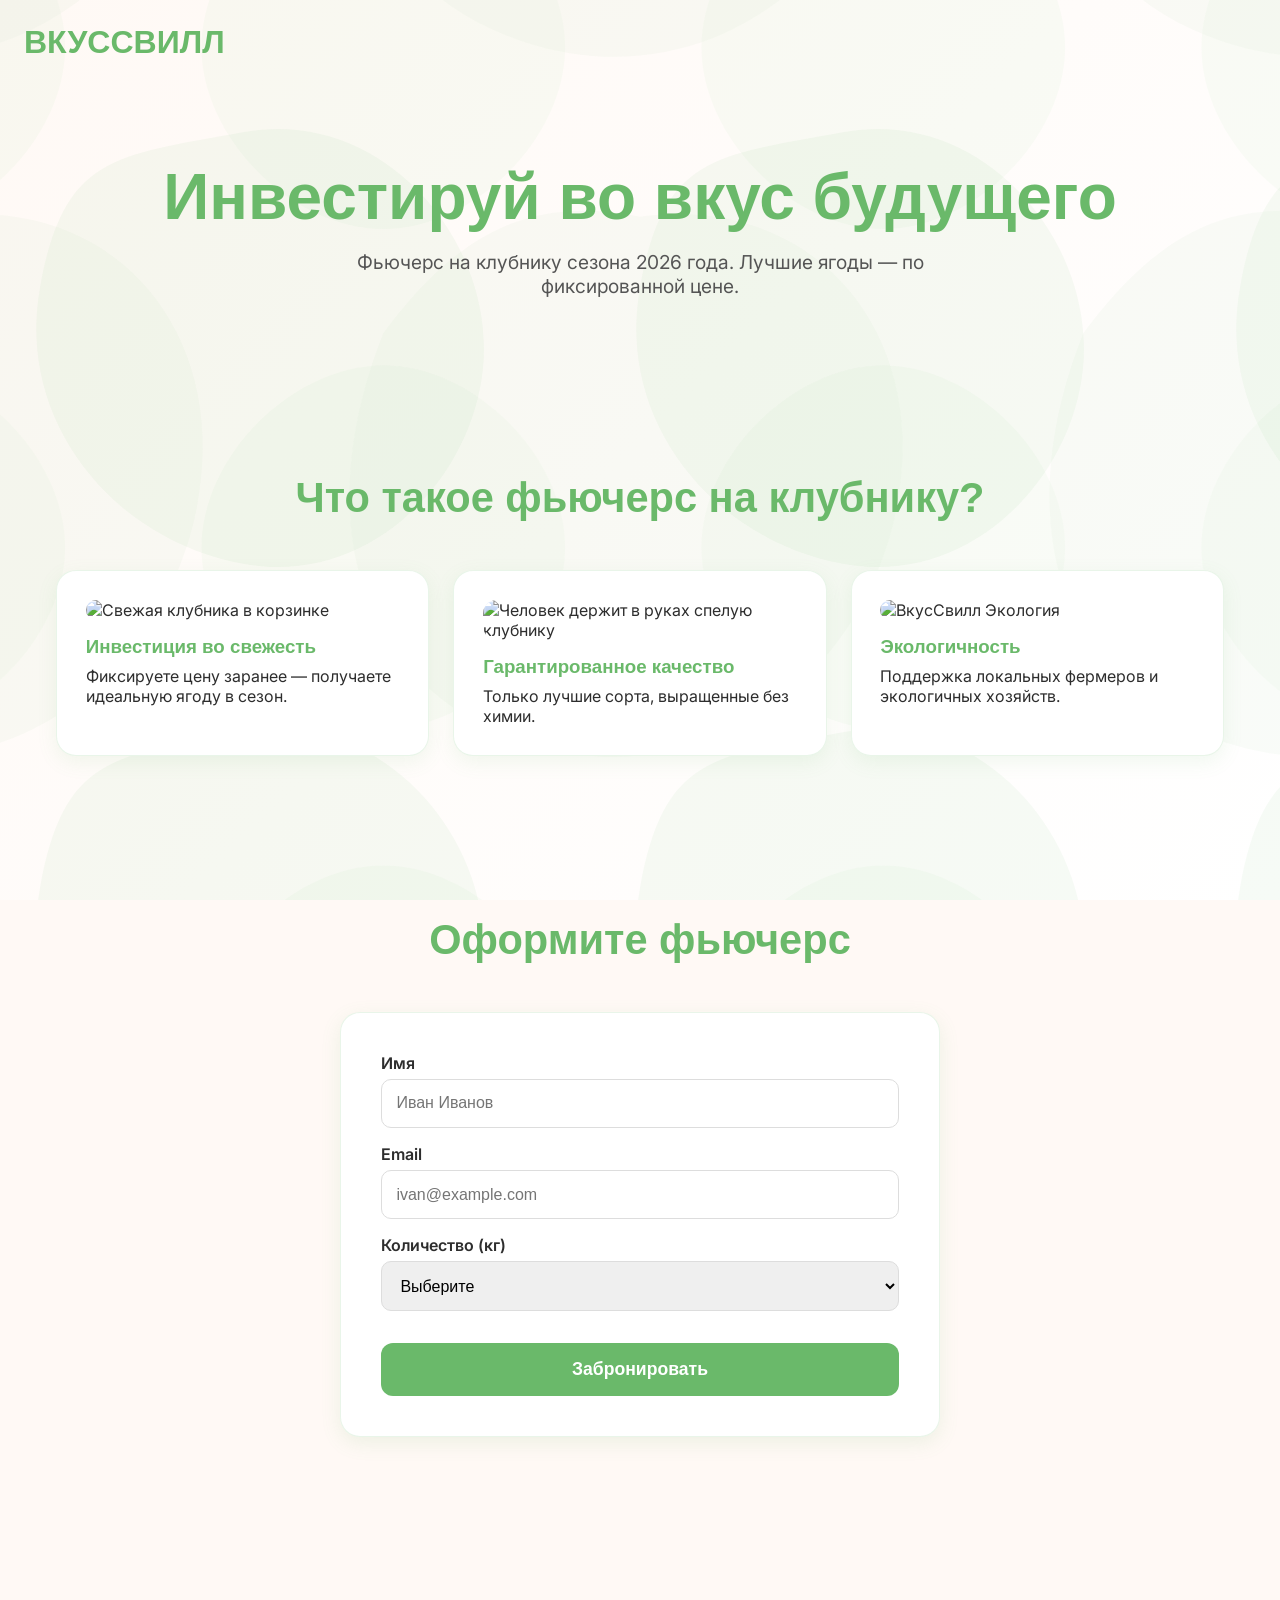
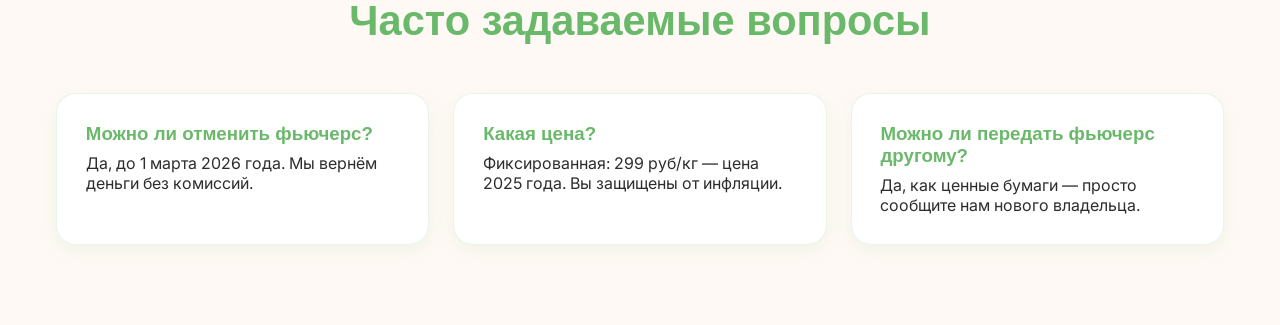
==== index.html @ a560e9d8 "Add index.html for GitHub Pages" ====
<!DOCTYPE html>
<html lang="ru">
<head>
  <meta charset="UTF-8" />
  <meta name="tabpanel" content="width=device-width, initial-scale=1.0" />
  <meta name="viewport" content="width=device-width, initial-scale=1.0" />
  <title>Фьючерсы на клубнику | ВкусСвилл</title>
  <link href="https://fonts.googleapis.com/css2?family=Inter:wght@300;400;500;600;700&family=Clash+Display:wght@600;700;800&display=swap" rel="stylesheet">

  <style>
    :root {
      --green: #6AB96A;
      --cream: #FFF9F5;
      --dark: #2D2D2D;
    }
    * { margin: 0; padding: 0; box-sizing: border-box; }
    body {
      font-family: 'Inter', sans-serif;
      background: var(--cream);
      color: var(--dark);
      overflow-x: hidden;
    }

    /* АМЕБНЫЙ ФОН */
    body::before {
      content: "";
      position: fixed;
      inset: 0;
      z-index: -2;
      background: linear-gradient(135deg, #FFF9F5 0%, #ffffff 100%);
    }
    /* АМЕБНЫЙ ФОН — ТОЛЬКО ЗЕЛЕНЫЕ ОТТЕНКИ, БЕЗ КРАСНОГО */
    body::after {
      content: "";
      position: fixed;
      inset: 0;
      z-index: -1;
      pointer-events: none;
      background-image: 
        url('data:image/svg+xml;utf8,<svg xmlns="http://www.w3.org/2000/svg" width="500" height="500"><path d="M250 60c110-20 200 80 200 180s-90 200-200 180S60 300 80 190s60-110 170-130z" fill="%236AB96A" opacity="0.06"/></svg>'),
        url('data:image/svg+xml;utf8,<svg xmlns="http://www.w3.org/2000/svg" width="440" height="440"><path d="M200 40c80 0 160 80 160 160s-80 160-160 160S40 280 40 200 120 40 200 40z" fill="%23B0E0B0" opacity="0.08"/></svg>'),
        url('data:image/svg+xml;utf8,<svg xmlns="http://www.w3.org/2000/svg" width="600" height="600"><path d="M300,100 C450,80 550,200 520,350 C490,500 350,600 200,550 C50,500 20,350 80,200 C140,120 200,80 300,100 Z" fill="%236AB96A" opacity="0.04"/></svg>');
      background-size: 600px, 500px, 700px;
      background-position: 80% 20%, 20% 80%, 50% 50%;
      animation: blobFloat 45s infinite ease-in-out;
    }
    @keyframes blobFloat {
      0%   { transform: translate(0,0) scale(1); }
      50%  { transform: translate(20px, -20px) scale(1.03); }
      100% { transform: translate(0,0) scale(1); }
    }

    .logo {
      position: fixed;
      top: 24px;
      left: 24px;
      font-family: 'Clash Display', sans-serif;
      font-size: 2rem;
      font-weight: 700;
      color: var(--green);
      z-index: 10;
    }

    .hero {
      text-align: center;
      padding: 10rem 1rem 6rem;
    }
    .hero h1 {
      font-family: 'Clash Display', sans-serif;
      font-size: 4rem;
      color: var(--green);
      margin-bottom: 1rem;
      font-weight: 800;
    }
    .hero p {
      font-size: 1.2rem;
      max-width: 700px;
      margin: auto;
      color: #555;
    }

    .section {
      padding: 5rem 1rem;
      max-width: 1200px;
      margin: auto;
    }
    .section h2 {
      text-align: center;
      font-family: 'Clash Display', sans-serif;
      font-size: 2.6rem;
      color: var(--green);
      margin-bottom: 3rem;
    }

    .grid {
      display: grid;
      gap: 1.5rem;
      grid-template-columns: repeat(auto-fit, minmax(280px, 1fr));
    }
    .card {
      background: #fff;
      border-radius: 20px;
      padding: 1.8rem;
      box-shadow: 0 6px 20px rgba(106,185,106,0.1);
      border: 1px solid rgba(106,185,106,0.15);
    }
    .card h3 {
      font-family: 'Clash Display', sans-serif;
      color: var(--green);
      margin-bottom: .5rem;
    }
    .card img {
      width: 100%;
      height: 180px;
      object-fit: cover;
      border-radius: 14px;
      margin-bottom: 1rem;
    }

    .form-box {
      background: #fff;
      padding: 2.5rem;
      border-radius: 20px;
      box-shadow: 0 6px 20px rgba(106,185,106,0.12);
      border: 1px solid rgba(106,185,106,0.15);
      max-width: 600px;
      margin: auto;
    }
    .form-box label { font-weight: 600; }
    .form-box input, .form-box select {
      width: 100%;
      padding: 0.9rem;
      margin-top: .4rem;
      margin-bottom: 1rem;
      border-radius: 10px;
      border: 1px solid #ddd;
      font-size: 1rem;
    }
    .btn {
      display: block;
      width: 100%;
      padding: 1rem;
      background: var(--green);
      color: #fff;
      border: none;
      border-radius: 12px;
      font-size: 1.1rem;
      font-weight: 600;
      cursor: pointer;
      margin-top: 1rem;
    }
    .btn:hover { background: #5aa85a; }
  </style>
</head>
<body>

<div class="logo">ВКУССВИЛЛ</div>

<section class="hero">
  <h1>Инвестируй во вкус будущего</h1>
  <p>Фьючерс на клубнику сезона 2026 года. Лучшие ягоды — по фиксированной цене.</p>
</section>

<section class="section" id="about">
  <h2>Что такое фьючерс на клубнику?</h2>
  <div class="grid">
    <div class="card">
      <img src="https://cdn.qwenlm.ai/1dd67bcf-0a6e-4c05-9791-29b0fc109b12/348de1f0-5378-4965-a080-fd1f4eed269a_image.png?key=eyJhbGciOiJIUzI1NiIsInR5cCI6IkpXVCJ9.eyJyZXNvdXJjZV91c2VyX2lkIjoiMWRkNjdiY2YtMGE2ZS00YzA1LTk3OTEtMjliMGZjMTA5YjEyIiwicmVzb3VyY2VfaWQiOiIzNDhkZTFmMC01Mzc4LTQ5NjUtYTA4MC1mZDFmNGVlZDI2OWEiLCJyZXNvdXJjZV9jaGF0X2lkIjpudWxsfQ.o2zODkarTzx53ZcaECGGzuUkMLy6kuW-R5cfnu0o2H8&x-oss-process=image/resize,m_mfit,w_320,h_320" alt="Свежая клубника в корзинке" />
      <h3>Инвестиция во свежесть</h3>
      <p>Фиксируете цену заранее — получаете идеальную ягоду в сезон.</p>
    </div>
    <div class="card">
      <img src="https://cdn.qwenlm.ai/1dd67bcf-0a6e-4c05-9791-29b0fc109b12/a571703d-1701-458f-9f06-8f31900acdd2_image.png?key=eyJhbGciOiJIUzI1NiIsInR5cCI6IkpXVCJ9.eyJyZXNvdXJjZV91c2VyX2lkIjoiMWRkNjdiY2YtMGE2ZS00YzA1LTk3OTEtMjliMGZjMTA5YjEyIiwicmVzb3VyY2VfaWQiOiJhNTcxNzAzZC0xNzAxLTQ1OGYtOWYwNi04ZjMxOTAwYWNkZDIiLCJyZXNvdXJjZV9jaGF0X2lkIjpudWxsfQ.Z75gY3p5Fy-Hi4R_Wao1uMgSIpU0L0K8Kmj91VRDu3E&x-oss-process=image/resize,m_mfit,w_320,h_320" alt="Человек держит в руках спелую клубнику" />
      <h3>Гарантированное качество</h3>
      <p>Только лучшие сорта, выращенные без химии.</p>
    </div>
    <div class="card">
      <img src="https://cdn1.flamp.ru/4ee2076f4f0a01d6cf6f630b331d1f1c.png" alt="ВкусСвилл Экология" />
      <h3>Экологичность</h3>
      <p>Поддержка локальных фермеров и экологичных хозяйств.</p>
    </div>
  </div>
</section>

<section class="section" id="form">
  <h2>Оформите фьючерс</h2>
  <div class="form-box">
    <form>
      <label>Имя</label>
      <input type="text" required placeholder="Иван Иванов">

      <label>Email</label>
      <input type="email" required placeholder="ivan@example.com">

      <label>Количество (кг)</label>
      <select required>
        <option value="">Выберите</option>
        <option>1 кг</option>
        <option>5 кг</option>
        <option>10 кг</option>
        <option>25 кг</option>
      </select>

      <button class="btn">Забронировать</button>
    </form>
  </div>
</section>

<!-- ✅ ВОТ ОТВЕТЫ НА ВОПРОСЫ — СЕКЦИЯ FAQ -->
<section class="section" id="faq">
  <h2>Часто задаваемые вопросы</h2>
  <div class="grid">
    <div class="card">
      <h3>Можно ли отменить фьючерс?</h3>
      <p>Да, до 1 марта 2026 года. Мы вернём деньги без комиссий.</p>
    </div>
    <div class="card">
      <h3>Какая цена?</h3>
      <p>Фиксированная: 299 руб/кг — цена 2025 года. Вы защищены от инфляции.</p>
    </div>
    <div class="card">
      <h3>Можно ли передать фьючерс другому?</h3>
      <p>Да, как ценные бумаги — просто сообщите нам нового владельца.</p>
    </div>
  </div>
</section>

</body>
</html>
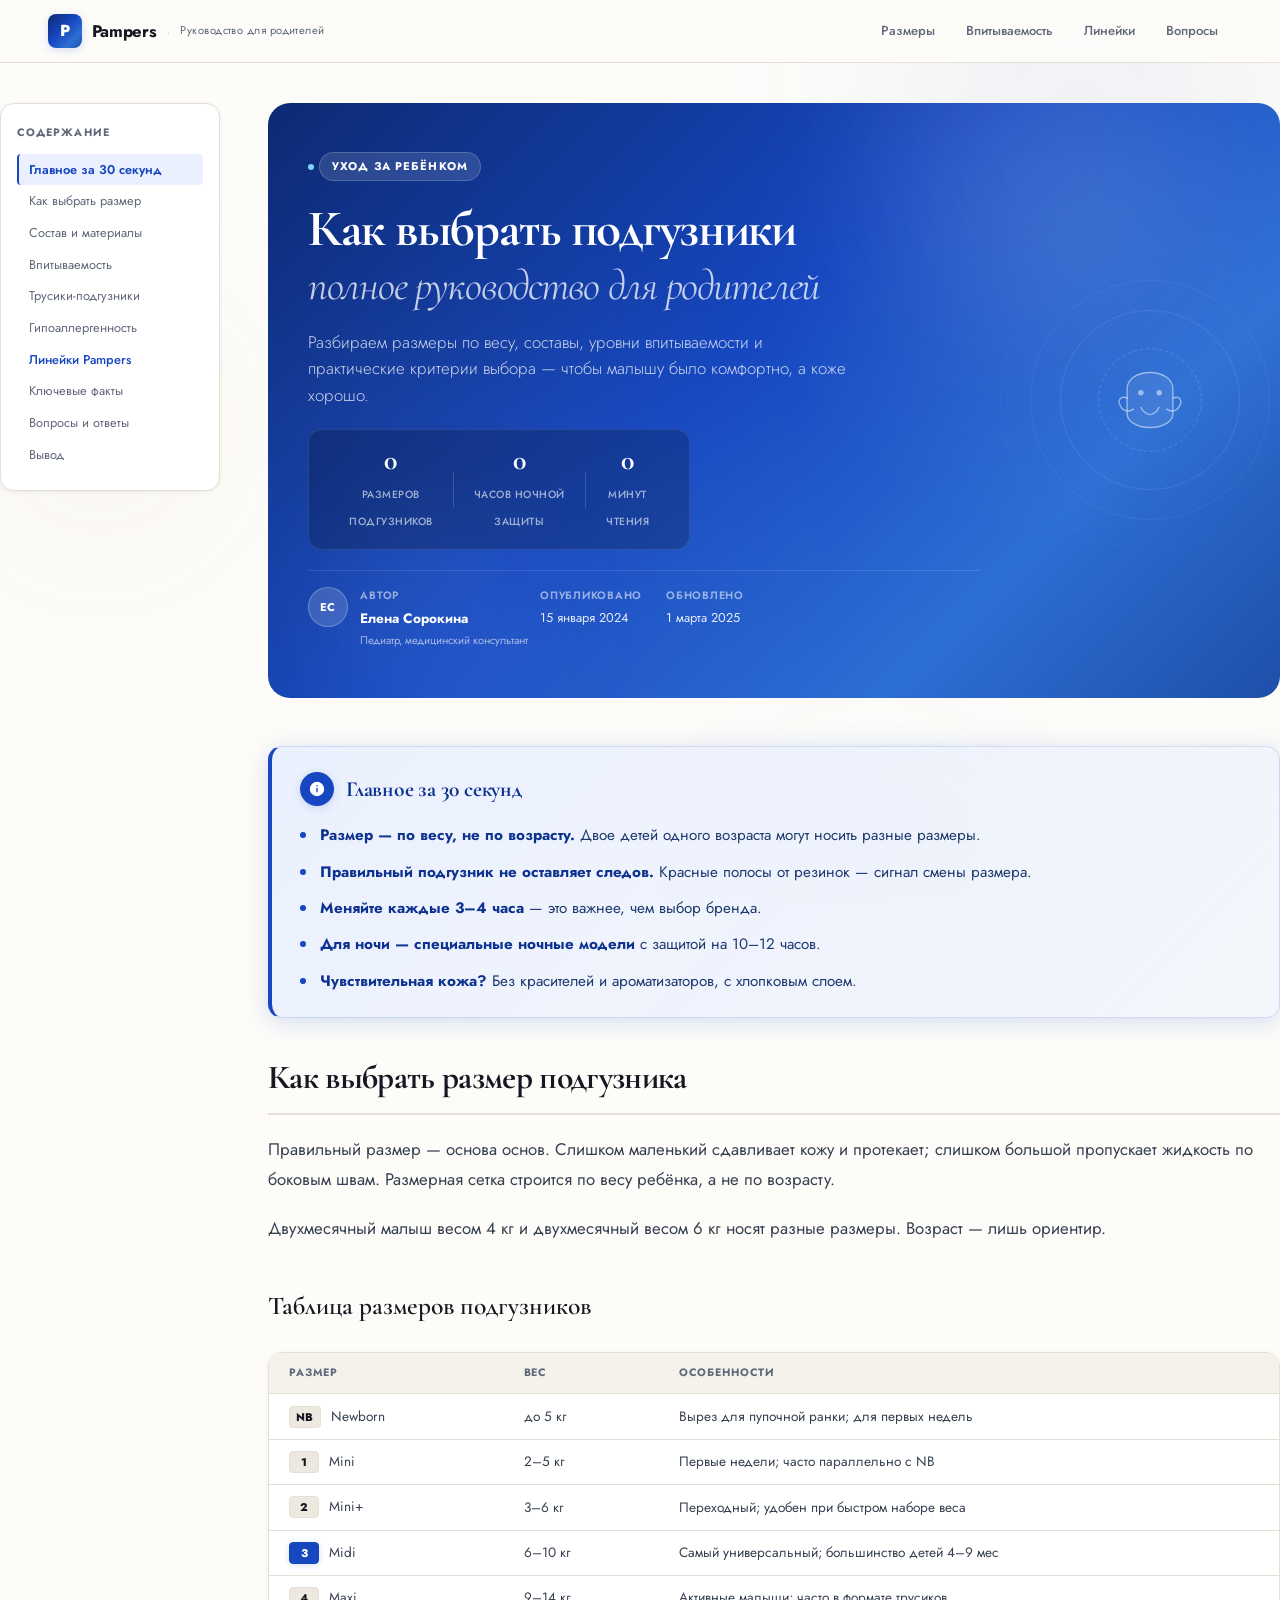
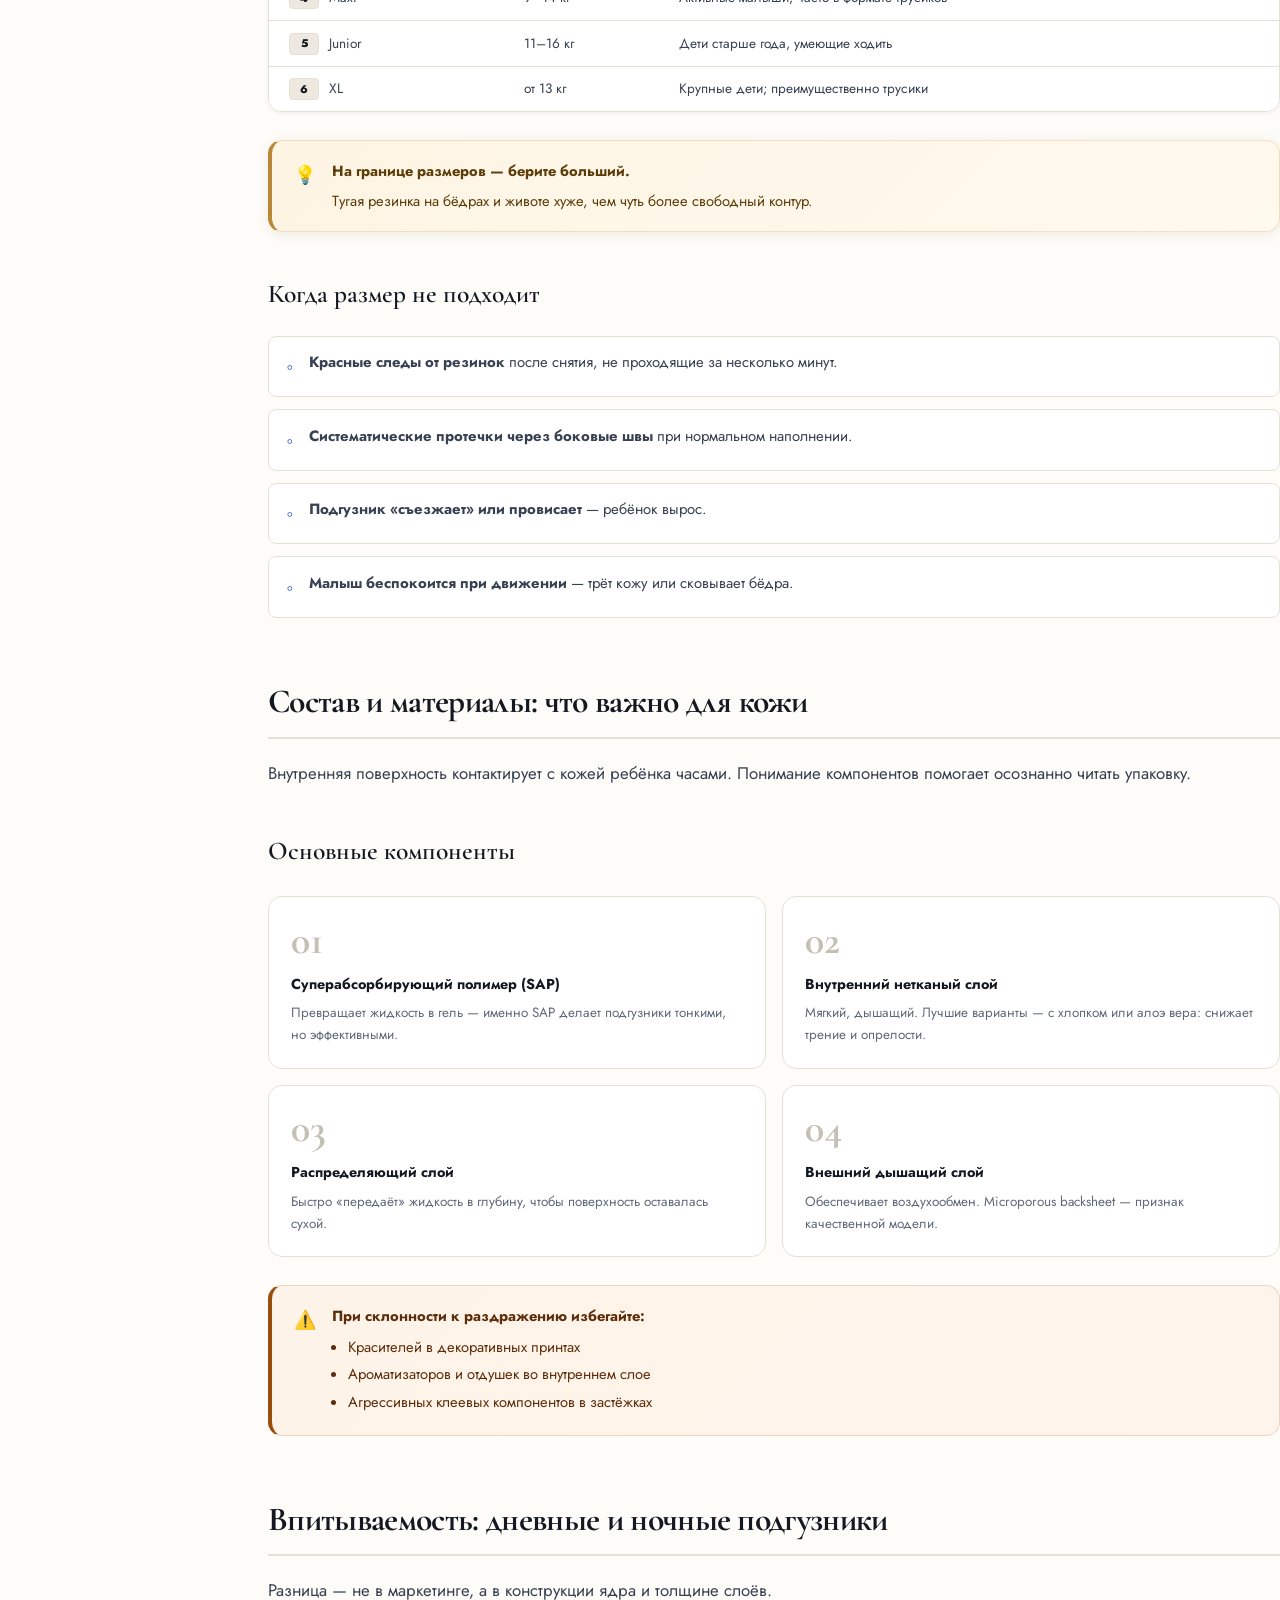
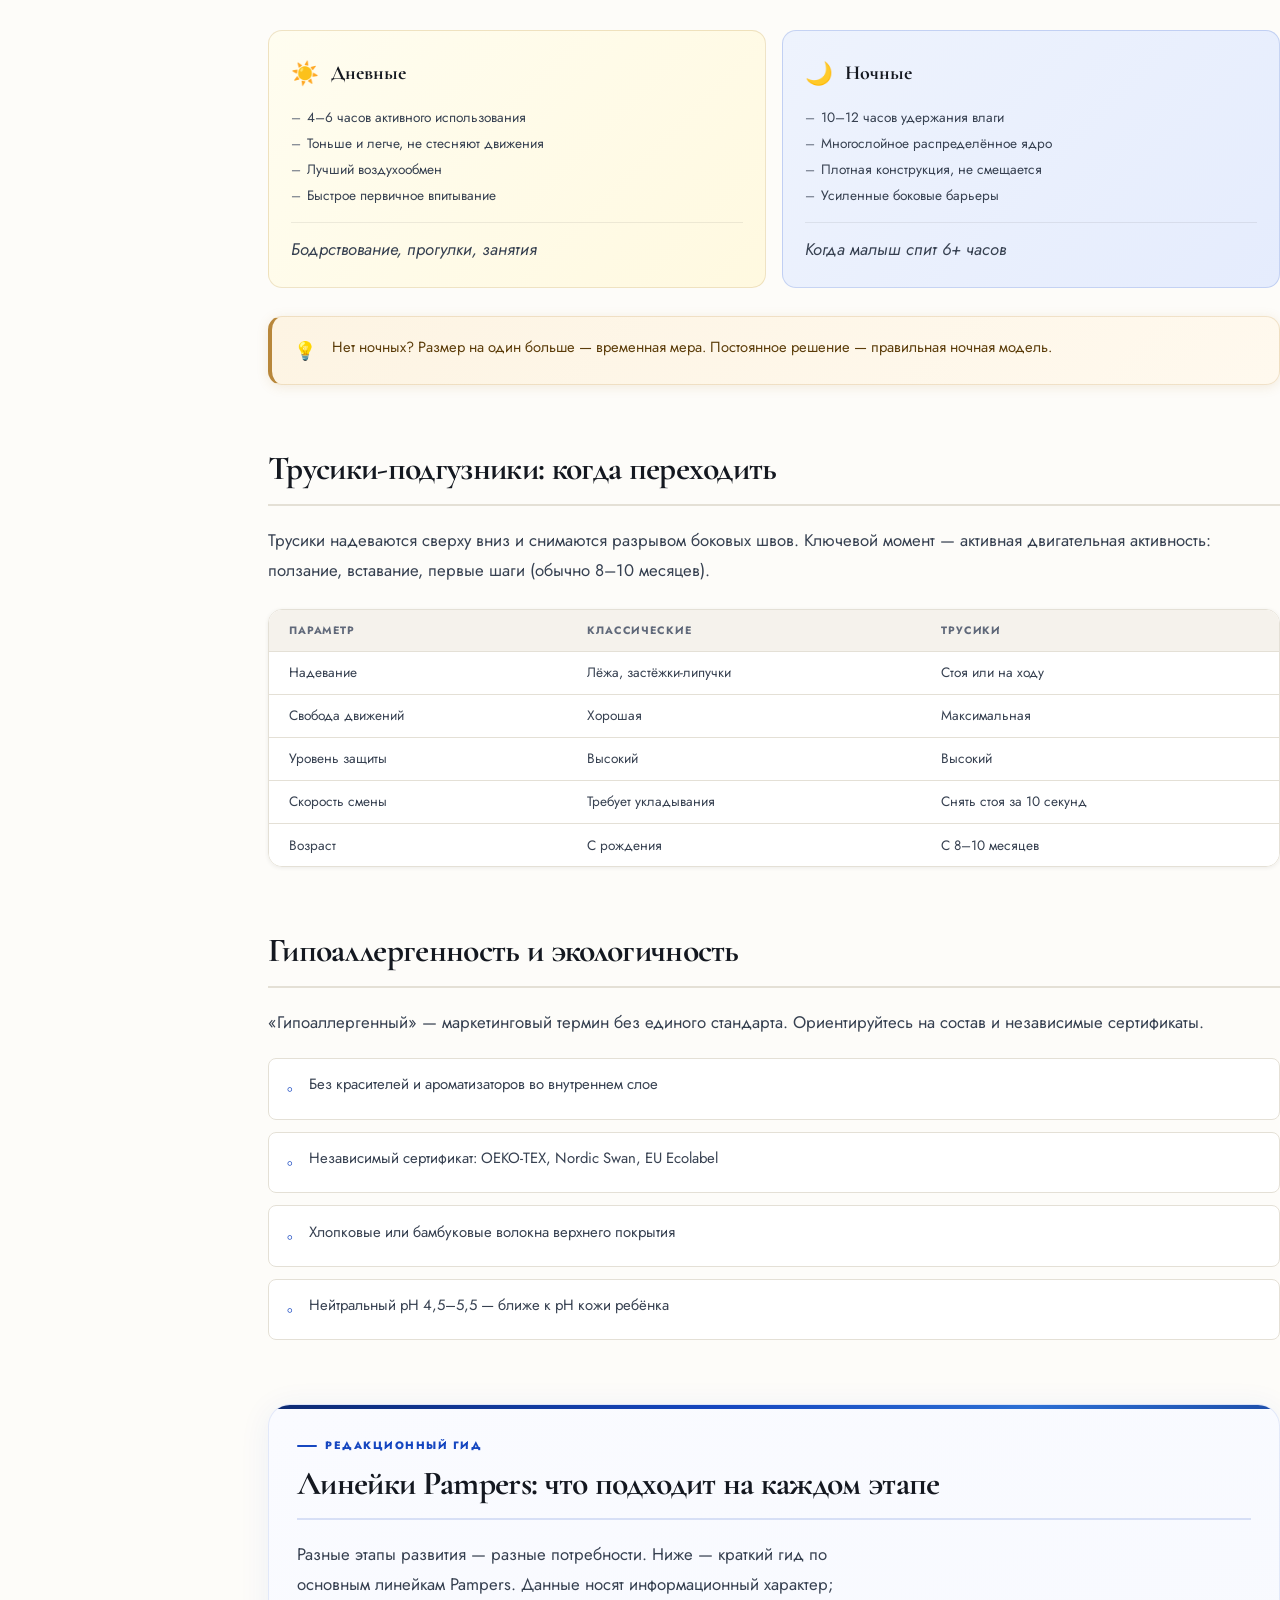
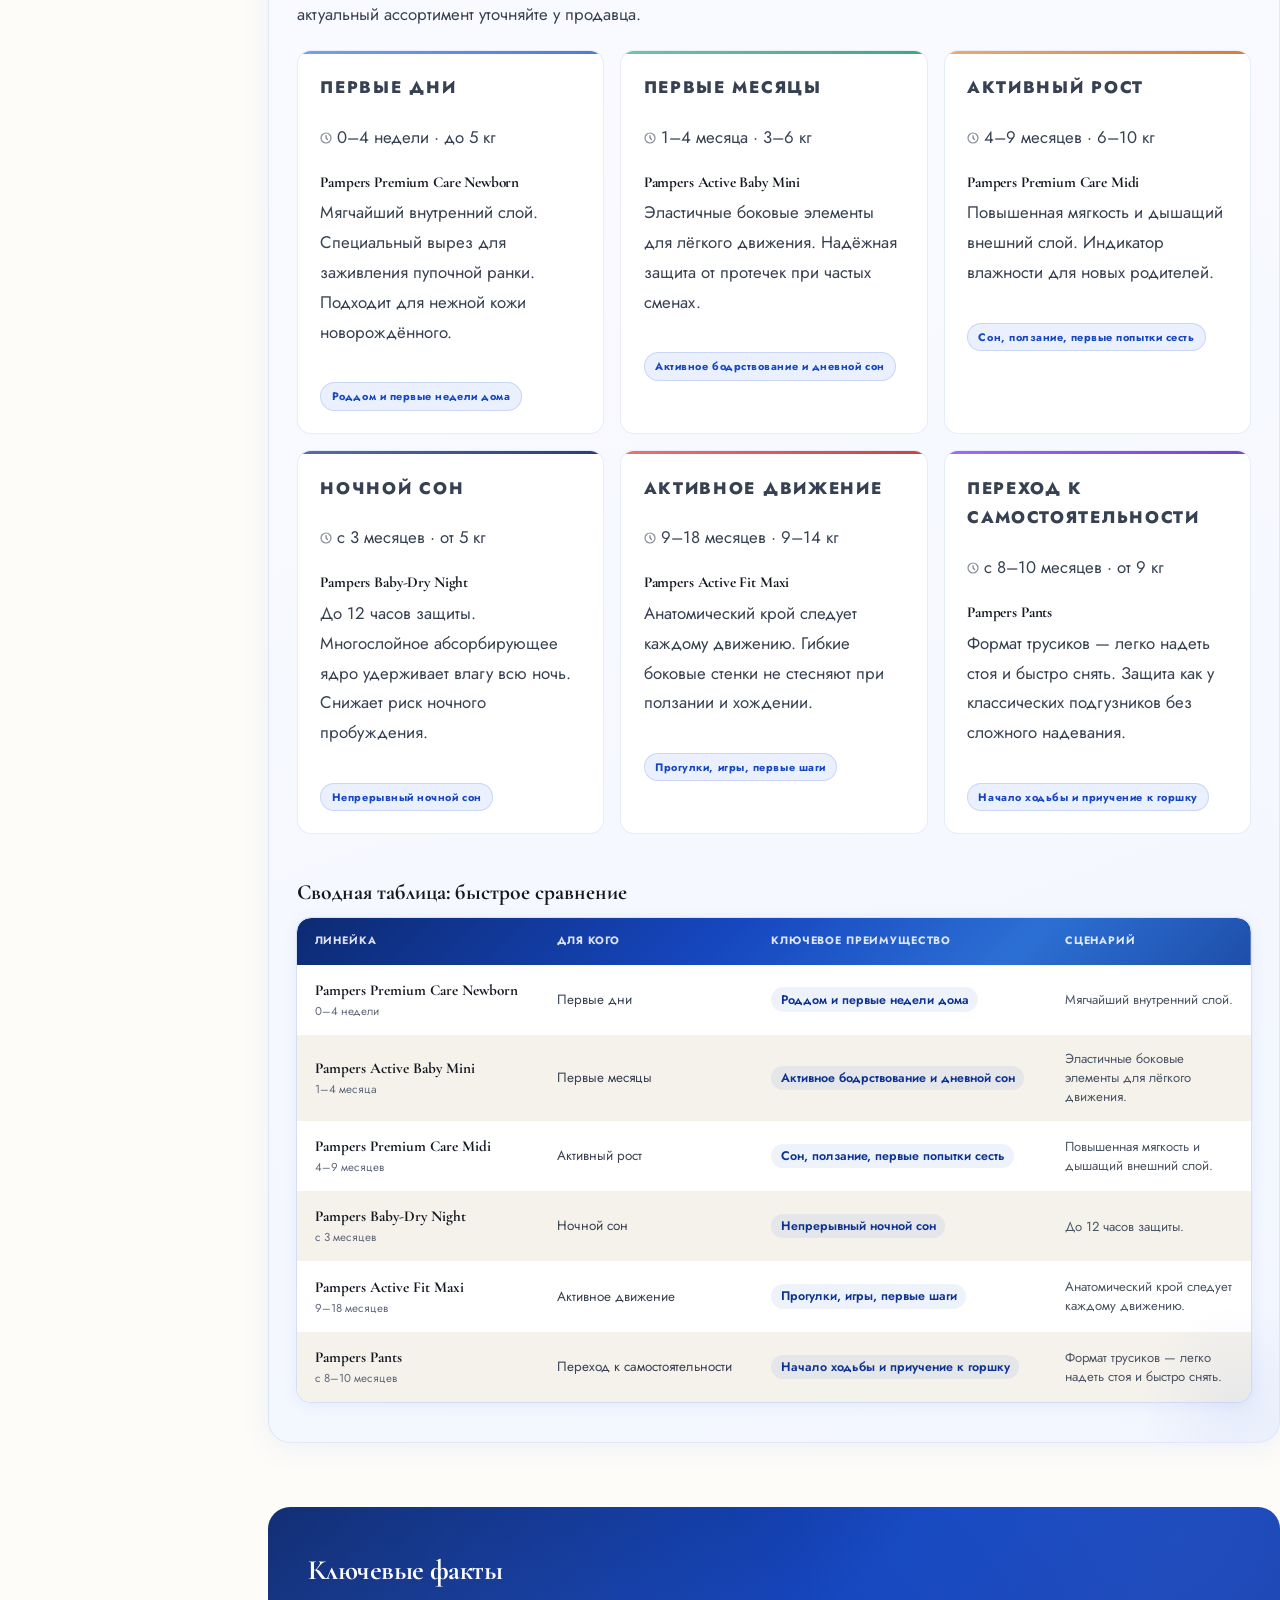
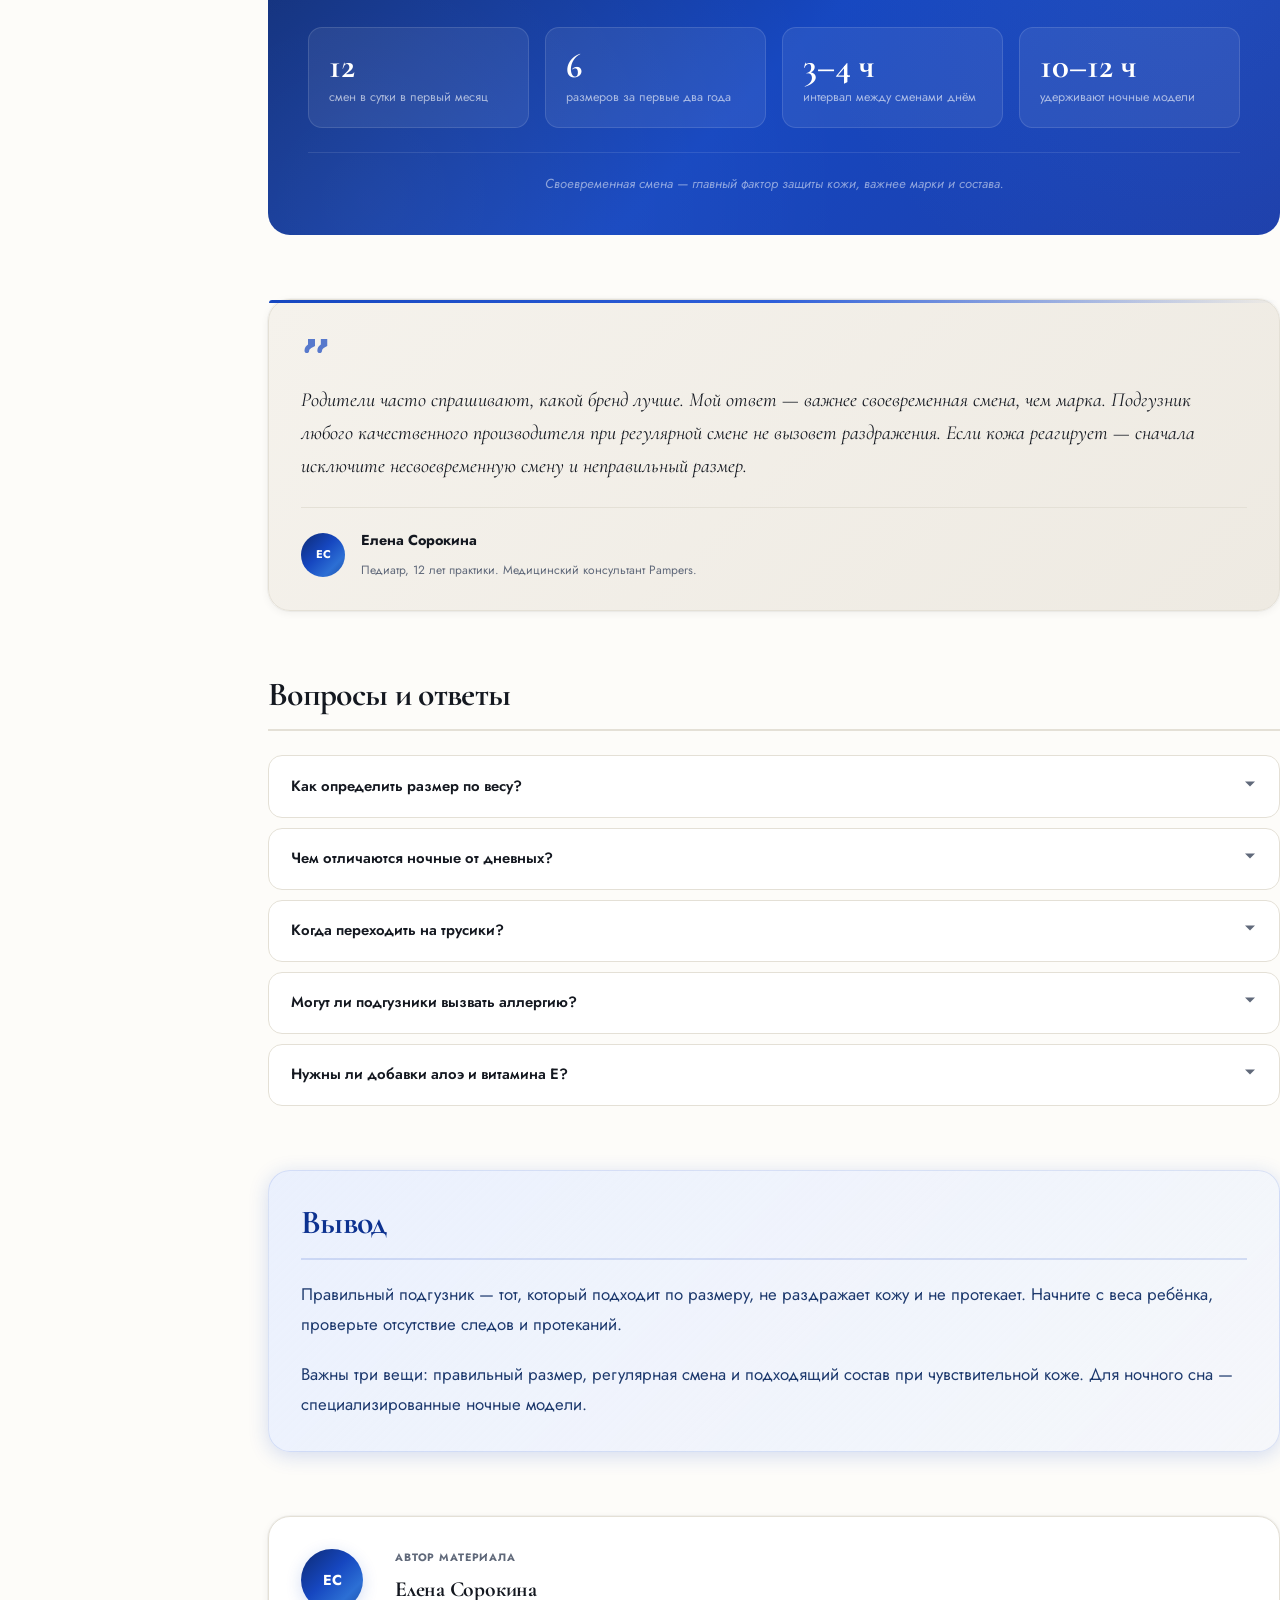
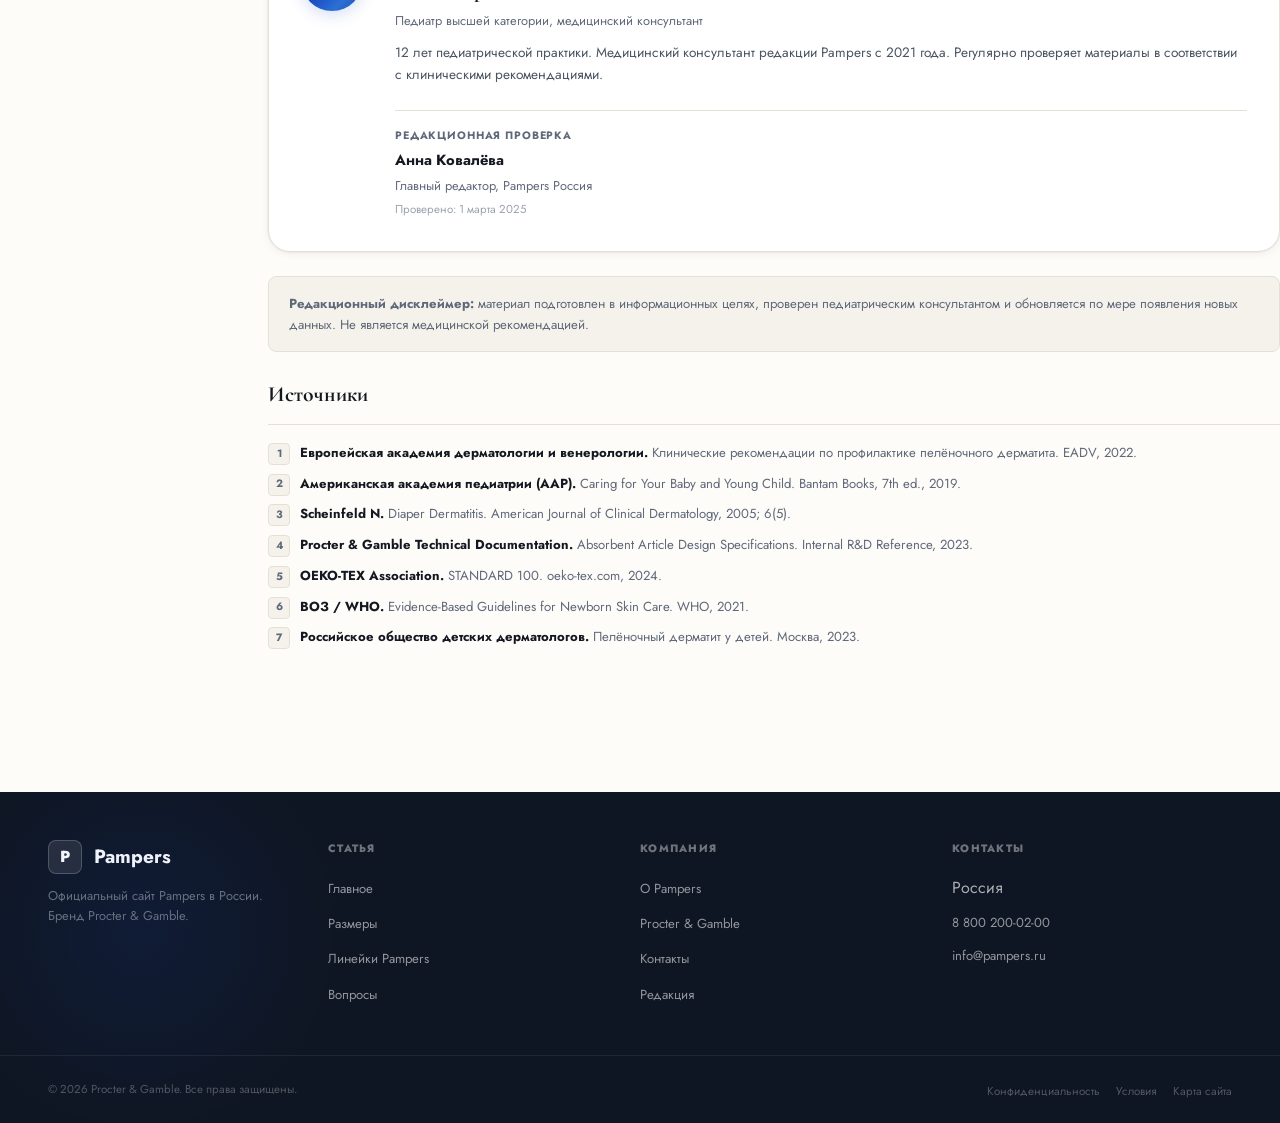
==== commit eec71913: "Обновление: Pampers статья, новые стили и структура Made-with: Cursor" ====
--- a/index.html
+++ b/index.html
@@ -1,229 +1,605 @@
 <!DOCTYPE html>
-<html lang="ru">
+<html lang="ru" itemscope itemtype="https://schema.org/Article">
 <head>
-  <meta charset="UTF-8" />
-  <meta name="tabpanel" content="width=device-width, initial-scale=1.0" />
-  <meta name="viewport" content="width=device-width, initial-scale=1.0" />
-  <title>Фьючерсы на клубнику | ВкусСвилл</title>
-  <link href="https://fonts.googleapis.com/css2?family=Inter:wght@300;400;500;600;700&family=Clash+Display:wght@600;700;800&display=swap" rel="stylesheet">
-
-  <style>
-    :root {
-      --green: #6AB96A;
-      --cream: #FFF9F5;
-      --dark: #2D2D2D;
-    }
-    * { margin: 0; padding: 0; box-sizing: border-box; }
-    body {
-      font-family: 'Inter', sans-serif;
-      background: var(--cream);
-      color: var(--dark);
-      overflow-x: hidden;
-    }
-
-    /* АМЕБНЫЙ ФОН */
-    body::before {
-      content: "";
-      position: fixed;
-      inset: 0;
-      z-index: -2;
-      background: linear-gradient(135deg, #FFF9F5 0%, #ffffff 100%);
-    }
-    /* АМЕБНЫЙ ФОН — ТОЛЬКО ЗЕЛЕНЫЕ ОТТЕНКИ, БЕЗ КРАСНОГО */
-    body::after {
-      content: "";
-      position: fixed;
-      inset: 0;
-      z-index: -1;
-      pointer-events: none;
-      background-image: 
-        url('data:image/svg+xml;utf8,<svg xmlns="http://www.w3.org/2000/svg" width="500" height="500"><path d="M250 60c110-20 200 80 200 180s-90 200-200 180S60 300 80 190s60-110 170-130z" fill="%236AB96A" opacity="0.06"/></svg>'),
-        url('data:image/svg+xml;utf8,<svg xmlns="http://www.w3.org/2000/svg" width="440" height="440"><path d="M200 40c80 0 160 80 160 160s-80 160-160 160S40 280 40 200 120 40 200 40z" fill="%23B0E0B0" opacity="0.08"/></svg>'),
-        url('data:image/svg+xml;utf8,<svg xmlns="http://www.w3.org/2000/svg" width="600" height="600"><path d="M300,100 C450,80 550,200 520,350 C490,500 350,600 200,550 C50,500 20,350 80,200 C140,120 200,80 300,100 Z" fill="%236AB96A" opacity="0.04"/></svg>');
-      background-size: 600px, 500px, 700px;
-      background-position: 80% 20%, 20% 80%, 50% 50%;
-      animation: blobFloat 45s infinite ease-in-out;
-    }
-    @keyframes blobFloat {
-      0%   { transform: translate(0,0) scale(1); }
-      50%  { transform: translate(20px, -20px) scale(1.03); }
-      100% { transform: translate(0,0) scale(1); }
-    }
-
-    .logo {
-      position: fixed;
-      top: 24px;
-      left: 24px;
-      font-family: 'Clash Display', sans-serif;
-      font-size: 2rem;
-      font-weight: 700;
-      color: var(--green);
-      z-index: 10;
-    }
-
-    .hero {
-      text-align: center;
-      padding: 10rem 1rem 6rem;
-    }
-    .hero h1 {
-      font-family: 'Clash Display', sans-serif;
-      font-size: 4rem;
-      color: var(--green);
-      margin-bottom: 1rem;
-      font-weight: 800;
-    }
-    .hero p {
-      font-size: 1.2rem;
-      max-width: 700px;
-      margin: auto;
-      color: #555;
-    }
-
-    .section {
-      padding: 5rem 1rem;
-      max-width: 1200px;
-      margin: auto;
-    }
-    .section h2 {
-      text-align: center;
-      font-family: 'Clash Display', sans-serif;
-      font-size: 2.6rem;
-      color: var(--green);
-      margin-bottom: 3rem;
-    }
-
-    .grid {
-      display: grid;
-      gap: 1.5rem;
-      grid-template-columns: repeat(auto-fit, minmax(280px, 1fr));
-    }
-    .card {
-      background: #fff;
-      border-radius: 20px;
-      padding: 1.8rem;
-      box-shadow: 0 6px 20px rgba(106,185,106,0.1);
-      border: 1px solid rgba(106,185,106,0.15);
-    }
-    .card h3 {
-      font-family: 'Clash Display', sans-serif;
-      color: var(--green);
-      margin-bottom: .5rem;
-    }
-    .card img {
-      width: 100%;
-      height: 180px;
-      object-fit: cover;
-      border-radius: 14px;
-      margin-bottom: 1rem;
-    }
-
-    .form-box {
-      background: #fff;
-      padding: 2.5rem;
-      border-radius: 20px;
-      box-shadow: 0 6px 20px rgba(106,185,106,0.12);
-      border: 1px solid rgba(106,185,106,0.15);
-      max-width: 600px;
-      margin: auto;
-    }
-    .form-box label { font-weight: 600; }
-    .form-box input, .form-box select {
-      width: 100%;
-      padding: 0.9rem;
-      margin-top: .4rem;
-      margin-bottom: 1rem;
-      border-radius: 10px;
-      border: 1px solid #ddd;
-      font-size: 1rem;
-    }
-    .btn {
-      display: block;
-      width: 100%;
-      padding: 1rem;
-      background: var(--green);
-      color: #fff;
-      border: none;
-      border-radius: 12px;
-      font-size: 1.1rem;
-      font-weight: 600;
-      cursor: pointer;
-      margin-top: 1rem;
-    }
-    .btn:hover { background: #5aa85a; }
-  </style>
+  <meta charset="UTF-8">
+  <meta name="viewport" content="width=device-width, initial-scale=1.0">
+  <title>Как выбрать подгузники: полное руководство для родителей | Pampers</title>
+  <meta name="description" content="Как правильно выбрать подгузники: размеры по весу, состав, впитываемость, ночные и дневные модели. Советы педиатра для новорождённых и детей до 2 лет.">
+  <link rel="canonical" href="https://pampers.ru/articles/kak-vybrat-podguzniki">
+  <meta name="robots" content="index, follow, max-snippet:-1, max-image-preview:large, max-video-preview:-1">
+  <meta property="og:title" content="Как выбрать подгузники: полное руководство для родителей">
+  <meta property="og:description" content="Размеры, состав, впитываемость, ночные и дневные модели — всё что важно при выборе подгузников.">
+  <meta property="og:type" content="article">
+  <meta property="og:url" content="https://pampers.ru/articles/kak-vybrat-podguzniki">
+  <meta property="og:image" content="https://pampers.ru/assets/og-podguzniki.jpg">
+  <meta property="og:image:width" content="1200">
+  <meta property="og:image:height" content="630">
+  <meta property="og:locale" content="ru_RU">
+  <meta property="og:site_name" content="Pampers Россия">
+  <meta property="article:published_time" content="2024-01-15T09:00:00+03:00">
+  <meta property="article:modified_time" content="2025-03-01T12:00:00+03:00">
+  <meta name="twitter:card" content="summary_large_image">
+  <meta name="twitter:title" content="Как выбрать подгузники: полное руководство">
+  <meta name="twitter:description" content="Размеры, состав, впитываемость — всё важное о выборе подгузников.">
+  <meta name="twitter:image" content="https://pampers.ru/assets/og-podguzniki.jpg">
+  <script type="application/ld+json">{"@context":"https://schema.org","@graph":[{"@type":"Article","@id":"https://pampers.ru/articles/kak-vybrat-podguzniki#article","headline":"Как выбрать подгузники: полное руководство для родителей","description":"Подробное руководство по выбору подгузников: размеры по весу, составы, впитываемость.","image":{"@type":"ImageObject","url":"https://pampers.ru/assets/og-podguzniki.jpg","width":1200,"height":630},"datePublished":"2024-01-15T09:00:00+03:00","dateModified":"2025-03-01T12:00:00+03:00","author":{"@type":"Person","@id":"https://pampers.ru/team/elena-sorokina","name":"Елена Сорокина","jobTitle":"Педиатр, медицинский консультант"},"editor":{"@type":"Person","name":"Анна Ковалёва","jobTitle":"Главный редактор"},"publisher":{"@type":"Organization","@id":"https://pampers.ru#organization","name":"Pampers Россия","url":"https://pampers.ru"},"mainEntityOfPage":{"@type":"WebPage","@id":"https://pampers.ru/articles/kak-vybrat-podguzniki"},"articleSection":"Уход за ребёнком","inLanguage":"ru"},{"@type":"BreadcrumbList","itemListElement":[{"@type":"ListItem","position":1,"name":"Главная","item":"https://pampers.ru"},{"@type":"ListItem","position":2,"name":"Статьи","item":"https://pampers.ru/articles"},{"@type":"ListItem","position":3,"name":"Как выбрать подгузники","item":"https://pampers.ru/articles/kak-vybrat-podguzniki"}]},{"@type":"Organization","@id":"https://pampers.ru#organization","name":"Pampers Россия","parentOrganization":{"@type":"Organization","name":"Procter & Gamble","url":"https://www.pg.com"},"url":"https://pampers.ru","contactPoint":{"@type":"ContactPoint","telephone":"+7-800-200-02-00","contactType":"customer service","availableLanguage":"Russian","contactOption":"TollFree"}},{"@type":"FAQPage","mainEntity":[{"@type":"Question","name":"Как определить размер подгузника по весу ребёнка?","acceptedAnswer":{"@type":"Answer","text":"NB — до 5 кг, 1 — 2–5 кг, 2 — 3–6 кг, 3 — 6–10 кг, 4 — 9–14 кг, 5 — 11–16 кг, 6 — от 13 кг. На границе — берите больший."}},{"@type":"Question","name":"Чем отличаются ночные подгузники от дневных?","acceptedAnswer":{"@type":"Answer","text":"Ночные рассчитаны на 10–12 часов: многослойное ядро, плотная конструкция. Дневные тоньше — для активного движения 4–6 часов."}},{"@type":"Question","name":"Когда переходить с подгузников на трусики?","acceptedAnswer":{"@type":"Answer","text":"С 8–10 месяцев, когда малыш начинает активно ползать и вставать."}},{"@type":"Question","name":"Могут ли подгузники вызвать аллергию?","acceptedAnswer":{"@type":"Answer","text":"Истинная аллергия редка. Чаще — пелёночный дерматит от длительного контакта с влагой."}}]}]}</script>
+  <link rel="preconnect" href="https://fonts.googleapis.com">
+  <link rel="preconnect" href="https://fonts.gstatic.com" crossorigin>
+  <link href="https://fonts.googleapis.com/css2?family=Cormorant+Garamond:ital,wght@0,400;0,500;0,600;0,700;1,400;1,500&family=Jost:wght@300;400;500;600;700&display=swap" rel="stylesheet">
+  <link rel="stylesheet" href="styles.css">
 </head>
 <body>
 
-<div class="logo">ВКУССВИЛЛ</div>
-
-<section class="hero">
-  <h1>Инвестируй во вкус будущего</h1>
-  <p>Фьючерс на клубнику сезона 2026 года. Лучшие ягоды — по фиксированной цене.</p>
-</section>
-
-<section class="section" id="about">
-  <h2>Что такое фьючерс на клубнику?</h2>
-  <div class="grid">
-    <div class="card">
-      <img src="https://cdn.qwenlm.ai/1dd67bcf-0a6e-4c05-9791-29b0fc109b12/348de1f0-5378-4965-a080-fd1f4eed269a_image.png?key=eyJhbGciOiJIUzI1NiIsInR5cCI6IkpXVCJ9.eyJyZXNvdXJjZV91c2VyX2lkIjoiMWRkNjdiY2YtMGE2ZS00YzA1LTk3OTEtMjliMGZjMTA5YjEyIiwicmVzb3VyY2VfaWQiOiIzNDhkZTFmMC01Mzc4LTQ5NjUtYTA4MC1mZDFmNGVlZDI2OWEiLCJyZXNvdXJjZV9jaGF0X2lkIjpudWxsfQ.o2zODkarTzx53ZcaECGGzuUkMLy6kuW-R5cfnu0o2H8&x-oss-process=image/resize,m_mfit,w_320,h_320" alt="Свежая клубника в корзинке" />
-      <h3>Инвестиция во свежесть</h3>
-      <p>Фиксируете цену заранее — получаете идеальную ягоду в сезон.</p>
+<!-- Floating background orbs -->
+<div class="bg-orbs" aria-hidden="true">
+  <div class="orb orb-1"></div>
+  <div class="orb orb-2"></div>
+  <div class="orb orb-3"></div>
+</div>
+
+<!-- Header — якорная навигация, без мёртвых ссылок -->
+<header class="site-header" role="banner">
+  <div class="container header-inner">
+    <a href="#" class="site-logo" aria-label="Начало страницы">
+      <span class="logo-mark" aria-hidden="true">P</span>
+      <span class="logo-text">Pampers</span>
+      <span class="logo-sep" aria-hidden="true">·</span>
+      <span class="logo-sub">Руководство для родителей</span>
+    </a>
+    <nav class="header-nav" aria-label="Разделы статьи">
+      <ul>
+        <li><a href="#razmer">Размеры</a></li>
+        <li><a href="#vpityvaemost">Впитываемость</a></li>
+        <li><a href="#pampers-models">Линейки</a></li>
+        <li><a href="#faq">Вопросы</a></li>
+      </ul>
+    </nav>
+    <button class="nav-toggle" aria-label="Открыть меню" aria-expanded="false" aria-controls="mobile-nav">
+      <span></span><span></span><span></span>
+    </button>
+  </div>
+  <nav id="mobile-nav" class="mobile-nav" aria-label="Мобильная навигация" hidden>
+    <ul>
+      <li><a href="#quick-answer">Главное</a></li>
+      <li><a href="#razmer">Размеры</a></li>
+      <li><a href="#sostav">Состав</a></li>
+      <li><a href="#vpityvaemost">Впитываемость</a></li>
+      <li><a href="#pampers-models">Линейки Pampers</a></li>
+      <li><a href="#fakty">Факты</a></li>
+      <li><a href="#faq">Вопросы и ответы</a></li>
+      <li><a href="#vyvod">Вывод</a></li>
+    </ul>
+  </nav>
+</header>
+
+<main id="main-content" role="main">
+  <div class="article-layout container">
+
+    <!-- TOC sidebar desktop -->
+    <aside class="toc-sidebar" aria-label="Содержание статьи">
+      <div class="toc-sticky" id="toc-sticky">
+        <p class="toc-label">Содержание</p>
+        <nav aria-label="Якорная навигация">
+          <ol class="toc-list" id="toc-list">
+            <li><a href="#quick-answer" class="toc-link">Главное за 30 секунд</a></li>
+            <li><a href="#razmer" class="toc-link">Как выбрать размер</a></li>
+            <li><a href="#sostav" class="toc-link">Состав и материалы</a></li>
+            <li><a href="#vpityvaemost" class="toc-link">Впитываемость</a></li>
+            <li><a href="#trusiki" class="toc-link">Трусики-подгузники</a></li>
+            <li><a href="#gipoallergennye" class="toc-link">Гипоаллергенность</a></li>
+            <li><a href="#pampers-models" class="toc-link toc-link--highlight">Линейки Pampers</a></li>
+            <li><a href="#fakty" class="toc-link">Ключевые факты</a></li>
+            <li><a href="#faq" class="toc-link">Вопросы и ответы</a></li>
+            <li><a href="#vyvod" class="toc-link">Вывод</a></li>
+          </ol>
+        </nav>
+      </div>
+    </aside>
+
+    <article itemscope itemtype="https://schema.org/Article" itemprop="mainEntity" class="article-body" aria-labelledby="article-heading">
+
+      <!-- ═══ HERO ═══ -->
+      <header class="article-hero" role="presentation">
+        <div class="hero-bg-pattern" aria-hidden="true"></div>
+        <div class="hero-glow hero-glow-1" aria-hidden="true"></div>
+        <div class="hero-glow hero-glow-2" aria-hidden="true"></div>
+
+        <div class="hero-inner">
+          <div class="article-category">
+            <span class="category-dot" aria-hidden="true"></span>
+            <span class="article-category-label">Уход за ребёнком</span>
+          </div>
+
+          <h1 id="article-heading" itemprop="headline" class="article-h1">
+            Как выбрать подгузники
+            <em>полное руководство для родителей</em>
+          </h1>
+
+          <p class="article-deck" itemprop="description">
+            Разбираем размеры по весу, составы, уровни впитываемости и практические критерии выбора —
+            чтобы малышу было комфортно, а коже хорошо.
+          </p>
+
+          <div class="hero-stats" aria-label="Ключевые цифры">
+            <div class="hero-stat">
+              <span class="hero-stat-num counter" data-target="7">0</span>
+              <span class="hero-stat-label">размеров<br>подгузников</span>
+            </div>
+            <div class="hero-stat-divider" aria-hidden="true"></div>
+            <div class="hero-stat">
+              <span class="hero-stat-num counter" data-target="12">0</span>
+              <span class="hero-stat-label">часов ночной<br>защиты</span>
+            </div>
+            <div class="hero-stat-divider" aria-hidden="true"></div>
+            <div class="hero-stat">
+              <span class="hero-stat-num counter" data-target="9">0</span>
+              <span class="hero-stat-label">минут<br>чтения</span>
+            </div>
+          </div>
+
+          <div class="article-meta">
+            <div class="meta-author" itemprop="author" itemscope itemtype="https://schema.org/Person">
+              <span class="meta-avatar" aria-hidden="true">ЕС</span>
+              <div class="meta-author-info">
+                <span class="meta-by">Автор</span>
+                <strong itemprop="name" class="meta-author-name">Елена Сорокина</strong>
+                <span itemprop="jobTitle" class="meta-role">Педиатр, медицинский консультант</span>
+              </div>
+            </div>
+            <div class="meta-dates">
+              <div class="meta-date-item">
+                <span class="meta-label">Опубликовано</span>
+                <time itemprop="datePublished" datetime="2024-01-15">15 января 2024</time>
+              </div>
+              <div class="meta-date-item">
+                <span class="meta-label">Обновлено</span>
+                <time itemprop="dateModified" datetime="2025-03-01">1 марта 2025</time>
+              </div>
+            </div>
+          </div>
+        </div>
+
+        <div class="hero-visual" aria-hidden="true">
+          <div class="hero-ring hero-ring-1"></div>
+          <div class="hero-ring hero-ring-2"></div>
+          <div class="hero-ring hero-ring-3"></div>
+          <svg class="hero-icon" viewBox="0 0 120 120" fill="none" xmlns="http://www.w3.org/2000/svg">
+            <circle cx="60" cy="60" r="56" stroke="currentColor" stroke-width="1" stroke-dasharray="4 3" opacity="0.35"/>
+            <path d="M35 48 C35 38 45 30 60 30 C75 30 85 38 85 48 L85 75 C85 83 75 90 60 90 C45 90 35 83 35 75 Z" stroke="currentColor" stroke-width="1.5" fill="rgba(255,255,255,0.07)"/>
+            <path d="M35 58 C28 55 24 60 28 67 C31 73 38 73 42 70" stroke="currentColor" stroke-width="1.5" stroke-linecap="round"/>
+            <path d="M85 58 C92 55 96 60 92 67 C89 73 82 73 78 70" stroke="currentColor" stroke-width="1.5" stroke-linecap="round"/>
+            <circle cx="50" cy="52" r="3" fill="currentColor"/>
+            <circle cx="70" cy="52" r="3" fill="currentColor"/>
+            <path d="M50 68 C52 73 58 76 60 76 C62 76 68 73 70 68" stroke="currentColor" stroke-width="1.5" stroke-linecap="round" fill="none"/>
+          </svg>
+        </div>
+      </header>
+
+      <!-- Mobile TOC -->
+      <nav class="toc-inline" aria-label="Содержание статьи">
+        <button class="toc-toggle" aria-expanded="false" aria-controls="toc-inline-list">
+          <span>Содержание статьи</span>
+          <svg width="16" height="16" viewBox="0 0 16 16" fill="currentColor" aria-hidden="true"><path d="M8 10.5L3 5.5h10L8 10.5z"/></svg>
+        </button>
+        <ol id="toc-inline-list" class="toc-inline-list" hidden>
+          <li><a href="#quick-answer">Главное за 30 секунд</a></li>
+          <li><a href="#razmer">Как выбрать размер</a></li>
+          <li><a href="#sostav">Состав и материалы</a></li>
+          <li><a href="#vpityvaemost">Впитываемость: дневные и ночные</a></li>
+          <li><a href="#trusiki">Трусики-подгузники</a></li>
+          <li><a href="#gipoallergennye">Гипоаллергенность</a></li>
+          <li><a href="#pampers-models">Линейки Pampers</a></li>
+          <li><a href="#fakty">Ключевые факты</a></li>
+          <li><a href="#faq">Вопросы и ответы</a></li>
+          <li><a href="#vyvod">Вывод</a></li>
+        </ol>
+      </nav>
+
+      <!-- ═══ QUICK ANSWER ═══ -->
+      <section id="quick-answer" class="quick-answer reveal" aria-labelledby="qa-heading">
+        <div class="qa-header">
+          <div class="qa-badge" aria-hidden="true">
+            <svg width="18" height="18" viewBox="0 0 20 20" fill="currentColor"><path d="M10 2a8 8 0 100 16A8 8 0 0010 2zm.75 11.5h-1.5v-5h1.5v5zm0-6.5h-1.5V5.5h1.5V7z"/></svg>
+          </div>
+          <h2 id="qa-heading" class="qa-title">Главное за 30 секунд</h2>
+        </div>
+        <ul class="qa-list" role="list">
+          <li><strong>Размер — по весу, не по возрасту.</strong> Двое детей одного возраста могут носить разные размеры.</li>
+          <li><strong>Правильный подгузник не оставляет следов.</strong> Красные полосы от резинок — сигнал смены размера.</li>
+          <li><strong>Меняйте каждые 3–4 часа</strong> — это важнее, чем выбор бренда.</li>
+          <li><strong>Для ночи — специальные ночные модели</strong> с защитой на 10–12 часов.</li>
+          <li><strong>Чувствительная кожа?</strong> Без красителей и ароматизаторов, с хлопковым слоем.</li>
+        </ul>
+      </section>
+
+      <!-- ═══ РАЗМЕР ═══ -->
+      <section id="razmer" class="article-section reveal" aria-labelledby="razmer-heading">
+        <h2 id="razmer-heading">Как выбрать размер подгузника</h2>
+        <p>Правильный размер — основа основ. Слишком маленький сдавливает кожу и протекает; слишком большой пропускает жидкость по боковым швам. Размерная сетка строится по весу ребёнка, а не по возрасту.</p>
+        <p>Двухмесячный малыш весом 4 кг и двухмесячный весом 6 кг носят разные размеры. Возраст — лишь ориентир.</p>
+
+        <h3>Таблица размеров подгузников</h3>
+        <div class="table-wrapper" role="region" aria-label="Таблица размеров" tabindex="0">
+          <table class="size-table">
+            <caption class="sr-only">Соответствие размеров подгузников весу ребёнка</caption>
+            <thead>
+              <tr>
+                <th scope="col">Размер</th>
+                <th scope="col">Вес</th>
+                <th scope="col">Особенности</th>
+              </tr>
+            </thead>
+            <tbody>
+              <tr><td><span class="size-badge">NB</span> Newborn</td><td>до 5 кг</td><td>Вырез для пупочной ранки; для первых недель</td></tr>
+              <tr><td><span class="size-badge">1</span> Mini</td><td>2–5 кг</td><td>Первые недели; часто параллельно с NB</td></tr>
+              <tr><td><span class="size-badge">2</span> Mini+</td><td>3–6 кг</td><td>Переходный; удобен при быстром наборе веса</td></tr>
+              <tr><td><span class="size-badge size-badge--accent">3</span> Midi</td><td>6–10 кг</td><td>Самый универсальный; большинство детей 4–9 мес</td></tr>
+              <tr><td><span class="size-badge">4</span> Maxi</td><td>9–14 кг</td><td>Активные малыши; часто в формате трусиков</td></tr>
+              <tr><td><span class="size-badge">5</span> Junior</td><td>11–16 кг</td><td>Дети старше года, умеющие ходить</td></tr>
+              <tr><td><span class="size-badge">6</span> XL</td><td>от 13 кг</td><td>Крупные дети; преимущественно трусики</td></tr>
+            </tbody>
+          </table>
+        </div>
+
+        <div class="callout callout--tip" role="note" aria-label="Совет">
+          <div class="callout-icon" aria-hidden="true">💡</div>
+          <div class="callout-body">
+            <strong>На границе размеров — берите больший.</strong> Тугая резинка на бёдрах и животе хуже, чем чуть более свободный контур.
+          </div>
+        </div>
+
+        <h3>Когда размер не подходит</h3>
+        <ul class="feature-list">
+          <li><span class="feature-icon" aria-hidden="true">◦</span><div><strong>Красные следы от резинок</strong> после снятия, не проходящие за несколько минут.</div></li>
+          <li><span class="feature-icon" aria-hidden="true">◦</span><div><strong>Систематические протечки через боковые швы</strong> при нормальном наполнении.</div></li>
+          <li><span class="feature-icon" aria-hidden="true">◦</span><div><strong>Подгузник «съезжает» или провисает</strong> — ребёнок вырос.</div></li>
+          <li><span class="feature-icon" aria-hidden="true">◦</span><div><strong>Малыш беспокоится при движении</strong> — трёт кожу или сковывает бёдра.</div></li>
+        </ul>
+      </section>
+
+      <!-- ═══ СОСТАВ ═══ -->
+      <section id="sostav" class="article-section reveal" aria-labelledby="sostav-heading">
+        <h2 id="sostav-heading">Состав и материалы: что важно для кожи</h2>
+        <p>Внутренняя поверхность контактирует с кожей ребёнка часами. Понимание компонентов помогает осознанно читать упаковку.</p>
+
+        <h3>Основные компоненты</h3>
+        <div class="component-grid">
+          <div class="component-card">
+            <div class="component-num" aria-hidden="true">01</div>
+            <h4>Суперабсорбирующий полимер (SAP)</h4>
+            <p>Превращает жидкость в гель — именно SAP делает подгузники тонкими, но эффективными.</p>
+          </div>
+          <div class="component-card">
+            <div class="component-num" aria-hidden="true">02</div>
+            <h4>Внутренний нетканый слой</h4>
+            <p>Мягкий, дышащий. Лучшие варианты — с хлопком или алоэ вера: снижает трение и опрелости.</p>
+          </div>
+          <div class="component-card">
+            <div class="component-num" aria-hidden="true">03</div>
+            <h4>Распределяющий слой</h4>
+            <p>Быстро «передаёт» жидкость в глубину, чтобы поверхность оставалась сухой.</p>
+          </div>
+          <div class="component-card">
+            <div class="component-num" aria-hidden="true">04</div>
+            <h4>Внешний дышащий слой</h4>
+            <p>Обеспечивает воздухообмен. Microporous backsheet — признак качественной модели.</p>
+          </div>
+        </div>
+
+        <div class="callout callout--warning" role="note" aria-label="Чувствительная кожа">
+          <div class="callout-icon" aria-hidden="true">⚠️</div>
+          <div class="callout-body">
+            <strong>При склонности к раздражению избегайте:</strong>
+            <ul>
+              <li>Красителей в декоративных принтах</li>
+              <li>Ароматизаторов и отдушек во внутреннем слое</li>
+              <li>Агрессивных клеевых компонентов в застёжках</li>
+            </ul>
+          </div>
+        </div>
+      </section>
+
+      <!-- ═══ ВПИТЫВАЕМОСТЬ ═══ -->
+      <section id="vpityvaemost" class="article-section reveal" aria-labelledby="vpityvaemost-heading">
+        <h2 id="vpityvaemost-heading">Впитываемость: дневные и ночные подгузники</h2>
+        <p>Разница — не в маркетинге, а в конструкции ядра и толщине слоёв.</p>
+
+        <div class="compare-grid">
+          <div class="compare-card compare-card--day">
+            <div class="compare-header">
+              <span class="compare-icon" aria-hidden="true">☀️</span>
+              <h3>Дневные</h3>
+            </div>
+            <ul class="compare-list">
+              <li>4–6 часов активного использования</li>
+              <li>Тоньше и легче, не стесняют движения</li>
+              <li>Лучший воздухообмен</li>
+              <li>Быстрое первичное впитывание</li>
+            </ul>
+            <p class="compare-use">Бодрствование, прогулки, занятия</p>
+          </div>
+          <div class="compare-card compare-card--night">
+            <div class="compare-header">
+              <span class="compare-icon" aria-hidden="true">🌙</span>
+              <h3>Ночные</h3>
+            </div>
+            <ul class="compare-list">
+              <li>10–12 часов удержания влаги</li>
+              <li>Многослойное распределённое ядро</li>
+              <li>Плотная конструкция, не смещается</li>
+              <li>Усиленные боковые барьеры</li>
+            </ul>
+            <p class="compare-use">Когда малыш спит 6+ часов</p>
+          </div>
+        </div>
+
+        <div class="callout callout--tip" role="note">
+          <div class="callout-icon" aria-hidden="true">💡</div>
+          <div class="callout-body">
+            Нет ночных? Размер на один больше — временная мера. Постоянное решение — правильная ночная модель.
+          </div>
+        </div>
+      </section>
+
+      <!-- ═══ ТРУСИКИ ═══ -->
+      <section id="trusiki" class="article-section reveal" aria-labelledby="trusiki-heading">
+        <h2 id="trusiki-heading">Трусики-подгузники: когда переходить</h2>
+        <p>Трусики надеваются сверху вниз и снимаются разрывом боковых швов. Ключевой момент — активная двигательная активность: ползание, вставание, первые шаги (обычно 8–10 месяцев).</p>
+
+        <div class="table-wrapper" role="region" aria-label="Классические vs трусики" tabindex="0">
+          <table class="compare-table">
+            <caption class="sr-only">Классические подгузники vs трусики</caption>
+            <thead>
+              <tr>
+                <th scope="col">Параметр</th>
+                <th scope="col">Классические</th>
+                <th scope="col">Трусики</th>
+              </tr>
+            </thead>
+            <tbody>
+              <tr><td>Надевание</td><td>Лёжа, застёжки-липучки</td><td>Стоя или на ходу</td></tr>
+              <tr><td>Свобода движений</td><td>Хорошая</td><td>Максимальная</td></tr>
+              <tr><td>Уровень защиты</td><td>Высокий</td><td>Высокий</td></tr>
+              <tr><td>Скорость смены</td><td>Требует укладывания</td><td>Снять стоя за 10 секунд</td></tr>
+              <tr><td>Возраст</td><td>С рождения</td><td>С 8–10 месяцев</td></tr>
+            </tbody>
+          </table>
+        </div>
+      </section>
+
+      <!-- ═══ ГИПОАЛЛЕРГЕННОСТЬ ═══ -->
+      <section id="gipoallergennye" class="article-section reveal" aria-labelledby="gipoallergennye-heading">
+        <h2 id="gipoallergennye-heading">Гипоаллергенность и экологичность</h2>
+        <p>«Гипоаллергенный» — маркетинговый термин без единого стандарта. Ориентируйтесь на состав и независимые сертификаты.</p>
+
+        <ul class="feature-list">
+          <li><span class="feature-icon" aria-hidden="true">◦</span><div>Без красителей и ароматизаторов во внутреннем слое</div></li>
+          <li><span class="feature-icon" aria-hidden="true">◦</span><div>Независимый сертификат: OEKO-TEX, Nordic Swan, EU Ecolabel</div></li>
+          <li><span class="feature-icon" aria-hidden="true">◦</span><div>Хлопковые или бамбуковые волокна верхнего покрытия</div></li>
+          <li><span class="feature-icon" aria-hidden="true">◦</span><div>Нейтральный pH 4,5–5,5 — ближе к pH кожи ребёнка</div></li>
+        </ul>
+      </section>
+
+      <!-- ═══ PAMPERS MODELS (данные в main.js → PAMPERS_MODELS) ═══ -->
+      <section id="pampers-models" class="article-section pampers-guide reveal" aria-labelledby="pampers-models-heading">
+        <div class="section-eyebrow">Редакционный гид</div>
+        <h2 id="pampers-models-heading">Линейки Pampers: что подходит на каждом этапе</h2>
+        <p class="section-intro">
+          Разные этапы развития — разные потребности. Ниже — краткий гид по основным линейкам Pampers.
+          Данные носят информационный характер; актуальный ассортимент уточняйте у продавца.
+        </p>
+        <!-- Карточки — рендерит JS из массива PAMPERS_MODELS -->
+        <div class="models-grid" id="models-grid" aria-label="Линейки Pampers по этапам"></div>
+
+        <!-- Таблица сравнения — рендерит JS -->
+        <div class="models-table-section">
+          <h3>Сводная таблица: быстрое сравнение</h3>
+          <div class="premium-table-wrapper" role="region" aria-label="Сравнение линеек Pampers" tabindex="0">
+            <table class="premium-table" id="pampers-table-el">
+              <caption class="sr-only">Сравнение линеек подгузников Pampers по этапам</caption>
+              <thead>
+                <tr>
+                  <th scope="col">Линейка</th>
+                  <th scope="col">Для кого</th>
+                  <th scope="col">Ключевое преимущество</th>
+                  <th scope="col">Сценарий</th>
+                </tr>
+              </thead>
+              <tbody id="pampers-table-body">
+                <!-- Строки вставляет JS -->
+              </tbody>
+            </table>
+          </div>
+        </div>
+      </section>
+
+      <!-- ═══ KEY FACTS ═══ -->
+      <section id="fakty" class="key-facts reveal" aria-labelledby="fakty-heading">
+        <div class="key-facts-bg" aria-hidden="true"></div>
+        <div class="key-facts-content">
+          <h2 id="fakty-heading" class="key-facts-title">Ключевые факты</h2>
+          <div class="facts-grid">
+            <div class="fact-card">
+              <div class="fact-num counter" data-target="12">0</div>
+              <div class="fact-desc">смен в сутки в первый месяц</div>
+            </div>
+            <div class="fact-card">
+              <div class="fact-num counter" data-target="6">0</div>
+              <div class="fact-desc">размеров за первые два года</div>
+            </div>
+            <div class="fact-card">
+              <div class="fact-num">3–4 ч</div>
+              <div class="fact-desc">интервал между сменами днём</div>
+            </div>
+            <div class="fact-card">
+              <div class="fact-num">10–12 ч</div>
+              <div class="fact-desc">удерживают ночные модели</div>
+            </div>
+          </div>
+          <p class="facts-note">Своевременная смена — главный фактор защиты кожи, важнее марки и состава.</p>
+        </div>
+      </section>
+
+      <!-- ═══ EXPERT QUOTE ═══ -->
+      <blockquote class="expert-quote reveal" cite="https://pampers.ru/team/elena-sorokina">
+        <div class="quote-icon" aria-hidden="true">
+          <svg width="28" height="28" viewBox="0 0 32 32" fill="currentColor"><path d="M9.333 21.333c0 1.467-1.2 2.667-2.666 2.667S4 22.8 4 21.333c0-2.933 1.6-5.333 4-6.933V8h8v8C13.6 17.6 9.333 19.067 9.333 21.333zm14.667 0c0 1.467-1.2 2.667-2.667 2.667-1.466 0-2.666-1.2-2.666-2.667C18.667 18.4 20.267 16 22.667 14.4V8H30v8C27.2 17.6 24 19.067 24 21.333z"/></svg>
+        </div>
+        <p>Родители часто спрашивают, какой бренд лучше. Мой ответ — важнее своевременная смена, чем марка. Подгузник любого качественного производителя при регулярной смене не вызовет раздражения. Если кожа реагирует — сначала исключите несвоевременную смену и неправильный размер.</p>
+        <footer class="quote-attribution">
+          <span class="quote-avatar" aria-hidden="true">ЕС</span>
+          <div>
+            <cite class="quote-name">Елена Сорокина</cite>
+            <span class="quote-role">Педиатр, 12 лет практики. Медицинский консультант Pampers.</span>
+          </div>
+        </footer>
+      </blockquote>
+
+      <!-- ═══ FAQ ═══ -->
+      <section id="faq" class="article-section reveal" aria-labelledby="faq-heading" itemscope itemtype="https://schema.org/FAQPage">
+        <h2 id="faq-heading">Вопросы и ответы</h2>
+        <div class="faq-list">
+
+          <div class="faq-item" itemscope itemprop="mainEntity" itemtype="https://schema.org/Question">
+            <details>
+              <summary class="faq-question" itemprop="name">Как определить размер по весу?<span class="faq-arrow" aria-hidden="true"><svg width="14" height="14" viewBox="0 0 14 14" fill="currentColor"><path d="M7 9.5L2 4.5h10L7 9.5z"/></svg></span></summary>
+              <div class="faq-answer" itemscope itemprop="acceptedAnswer" itemtype="https://schema.org/Answer"><div itemprop="text"><p>NB — до 5 кг, 1 — 2–5 кг, 2 — 3–6 кг, 3 — 6–10 кг, 4 — 9–14 кг, 5 — 11–16 кг, 6 — от 13 кг. На границе — берите больший. Проверка: после надевания в зоне бёдер и живота должен проходить один палец без усилия.</p></div></div>
+            </details>
+          </div>
+
+          <div class="faq-item" itemscope itemprop="mainEntity" itemtype="https://schema.org/Question">
+            <details>
+              <summary class="faq-question" itemprop="name">Чем отличаются ночные от дневных?<span class="faq-arrow" aria-hidden="true"><svg width="14" height="14" viewBox="0 0 14 14" fill="currentColor"><path d="M7 9.5L2 4.5h10L7 9.5z"/></svg></span></summary>
+              <div class="faq-answer" itemscope itemprop="acceptedAnswer" itemtype="https://schema.org/Answer"><div itemprop="text"><p>Ночные рассчитаны на 10–12 часов: многослойное ядро, плотная конструкция, усиленные боковые барьеры. Дневные тоньше — для активного движения 4–6 часов.</p></div></div>
+            </details>
+          </div>
+
+          <div class="faq-item" itemscope itemprop="mainEntity" itemtype="https://schema.org/Question">
+            <details>
+              <summary class="faq-question" itemprop="name">Когда переходить на трусики?<span class="faq-arrow" aria-hidden="true"><svg width="14" height="14" viewBox="0 0 14 14" fill="currentColor"><path d="M7 9.5L2 4.5h10L7 9.5z"/></svg></span></summary>
+              <div class="faq-answer" itemscope itemprop="acceptedAnswer" itemtype="https://schema.org/Answer"><div itemprop="text"><p>С 8–10 месяцев, когда малыш начинает активно ползать и вставать. Трусики не ограничивают движения и легко снимаются при смене.</p></div></div>
+            </details>
+          </div>
+
+          <div class="faq-item" itemscope itemprop="mainEntity" itemtype="https://schema.org/Question">
+            <details>
+              <summary class="faq-question" itemprop="name">Могут ли подгузники вызвать аллергию?<span class="faq-arrow" aria-hidden="true"><svg width="14" height="14" viewBox="0 0 14 14" fill="currentColor"><path d="M7 9.5L2 4.5h10L7 9.5z"/></svg></span></summary>
+              <div class="faq-answer" itemscope itemprop="acceptedAnswer" itemtype="https://schema.org/Answer"><div itemprop="text"><p>Истинная аллергия на компоненты редка. Чаще — пелёночный дерматит от длительного контакта с влагой. При стойкой реакции обратитесь к педиатру.</p></div></div>
+            </details>
+          </div>
+
+          <div class="faq-item" itemscope itemprop="mainEntity" itemtype="https://schema.org/Question">
+            <details>
+              <summary class="faq-question" itemprop="name">Нужны ли добавки алоэ и витамина E?<span class="faq-arrow" aria-hidden="true"><svg width="14" height="14" viewBox="0 0 14 14" fill="currentColor"><path d="M7 9.5L2 4.5h10L7 9.5z"/></svg></span></summary>
+              <div class="faq-answer" itemscope itemprop="acceptedAnswer" itemtype="https://schema.org/Answer"><div itemprop="text"><p>Снижают риск раздражения при чувствительной коже. Но главное — регулярная смена каждые 3–4 часа или сразу после стула.</p></div></div>
+            </details>
+          </div>
+
+        </div>
+      </section>
+
+      <!-- ═══ ВЫВОД ═══ -->
+      <section id="vyvod" class="article-section vyvod reveal" aria-labelledby="vyvod-heading">
+        <h2 id="vyvod-heading">Вывод</h2>
+        <p>Правильный подгузник — тот, который подходит по размеру, не раздражает кожу и не протекает. Начните с веса ребёнка, проверьте отсутствие следов и протеканий.</p>
+        <p>Важны три вещи: правильный размер, регулярная смена и подходящий состав при чувствительной коже. Для ночного сна — специализированные ночные модели.</p>
+      </section>
+
+      <!-- ═══ AUTHOR ═══ -->
+      <div class="author-block reveal" itemscope itemtype="https://schema.org/Person">
+        <div class="author-avatar" aria-hidden="true"><span>ЕС</span></div>
+        <div class="author-info">
+          <p class="author-meta-label">Автор материала</p>
+          <h3 itemprop="name" class="author-name">Елена Сорокина</h3>
+          <p itemprop="jobTitle" class="author-role">Педиатр высшей категории, медицинский консультант</p>
+          <p class="author-bio" itemprop="description">12 лет педиатрической практики. Медицинский консультант редакции Pampers с 2021 года. Регулярно проверяет материалы в соответствии с клиническими рекомендациями.</p>
+        </div>
+        <div class="reviewer-block">
+          <p class="reviewer-label">Редакционная проверка</p>
+          <p class="reviewer-name">Анна Ковалёва</p>
+          <p class="reviewer-role">Главный редактор, Pampers Россия</p>
+          <time class="reviewer-date" datetime="2025-03-01">Проверено: 1 марта 2025</time>
+        </div>
+      </div>
+
+      <aside class="editorial-note reveal" role="note">
+        <p><strong>Редакционный дисклеймер:</strong> материал подготовлен в информационных целях, проверен педиатрическим консультантом и обновляется по мере появления новых данных. Не является медицинской рекомендацией.</p>
+      </aside>
+
+      <section class="sources reveal" aria-labelledby="sources-heading">
+        <h2 id="sources-heading">Источники</h2>
+        <ol class="sources-list">
+          <li><cite>Европейская академия дерматологии и венерологии.</cite> Клинические рекомендации по профилактике пелёночного дерматита. EADV, 2022.</li>
+          <li><cite>Американская академия педиатрии (AAP).</cite> Caring for Your Baby and Young Child. Bantam Books, 7th ed., 2019.</li>
+          <li><cite>Scheinfeld N.</cite> Diaper Dermatitis. American Journal of Clinical Dermatology, 2005; 6(5).</li>
+          <li><cite>Procter &amp; Gamble Technical Documentation.</cite> Absorbent Article Design Specifications. Internal R&amp;D Reference, 2023.</li>
+          <li><cite>OEKO-TEX Association.</cite> STANDARD 100. oeko-tex.com, 2024.</li>
+          <li><cite>ВОЗ / WHO.</cite> Evidence-Based Guidelines for Newborn Skin Care. WHO, 2021.</li>
+          <li><cite>Российское общество детских дерматологов.</cite> Пелёночный дерматит у детей. Москва, 2023.</li>
+        </ol>
+      </section>
+
+    </article>
+  </div>
+</main>
+
+<footer class="site-footer" role="contentinfo" itemscope itemtype="https://schema.org/Organization">
+  <div class="footer-glow" aria-hidden="true"></div>
+  <div class="container footer-inner">
+    <div class="footer-brand">
+      <a href="https://pampers.ru" class="footer-logo" aria-label="Pampers Россия" itemprop="url">
+        <span class="logo-mark" aria-hidden="true">P</span>
+        <span itemprop="name">Pampers</span>
+      </a>
+      <p class="footer-tagline">Официальный сайт Pampers в России.<br>Бренд Procter &amp; Gamble.</p>
+      <div itemprop="parentOrganization" itemscope itemtype="https://schema.org/Organization">
+        <meta itemprop="name" content="Procter & Gamble">
+        <meta itemprop="url" content="https://www.pg.com">
+      </div>
     </div>
-    <div class="card">
-      <img src="https://cdn.qwenlm.ai/1dd67bcf-0a6e-4c05-9791-29b0fc109b12/a571703d-1701-458f-9f06-8f31900acdd2_image.png?key=eyJhbGciOiJIUzI1NiIsInR5cCI6IkpXVCJ9.eyJyZXNvdXJjZV91c2VyX2lkIjoiMWRkNjdiY2YtMGE2ZS00YzA1LTk3OTEtMjliMGZjMTA5YjEyIiwicmVzb3VyY2VfaWQiOiJhNTcxNzAzZC0xNzAxLTQ1OGYtOWYwNi04ZjMxOTAwYWNkZDIiLCJyZXNvdXJjZV9jaGF0X2lkIjpudWxsfQ.Z75gY3p5Fy-Hi4R_Wao1uMgSIpU0L0K8Kmj91VRDu3E&x-oss-process=image/resize,m_mfit,w_320,h_320" alt="Человек держит в руках спелую клубнику" />
-      <h3>Гарантированное качество</h3>
-      <p>Только лучшие сорта, выращенные без химии.</p>
-    </div>
-    <div class="card">
-      <img src="https://cdn1.flamp.ru/4ee2076f4f0a01d6cf6f630b331d1f1c.png" alt="ВкусСвилл Экология" />
-      <h3>Экологичность</h3>
-      <p>Поддержка локальных фермеров и экологичных хозяйств.</p>
+    <nav class="footer-nav" aria-label="Навигация в подвале">
+      <div class="footer-nav-col">
+        <h3>Статья</h3>
+        <ul>
+          <li><a href="#quick-answer">Главное</a></li>
+          <li><a href="#razmer">Размеры</a></li>
+          <li><a href="#pampers-models">Линейки Pampers</a></li>
+          <li><a href="#faq">Вопросы</a></li>
+        </ul>
+      </div>
+      <div class="footer-nav-col">
+        <h3>Компания</h3>
+        <ul>
+          <li><a href="https://pampers.ru/about">О Pampers</a></li>
+          <li><a href="https://www.pg.com" rel="noopener">Procter &amp; Gamble</a></li>
+          <li><a href="https://pampers.ru/contacts">Контакты</a></li>
+          <li><a href="https://pampers.ru/team">Редакция</a></li>
+        </ul>
+      </div>
+      <div class="footer-nav-col">
+        <h3>Контакты</h3>
+        <address itemprop="address" itemscope itemtype="https://schema.org/PostalAddress" style="font-style:normal">
+          <p itemprop="addressCountry">Россия</p>
+          <p><a href="tel:+78002000200" itemprop="telephone">8 800 200-02-00</a></p>
+          <p><a href="mailto:info@pampers.ru" itemprop="email">info@pampers.ru</a></p>
+        </address>
+      </div>
+    </nav>
+  </div>
+  <div class="footer-bottom">
+    <div class="container footer-bottom-inner">
+      <p class="footer-legal">&copy; <span id="year">2025</span> Procter &amp; Gamble. Все права защищены.</p>
+      <nav aria-label="Юридические ссылки">
+        <ul class="footer-legal-links">
+          <li><a href="https://pampers.ru/privacy">Конфиденциальность</a></li>
+          <li><a href="https://pampers.ru/terms">Условия</a></li>
+          <li><a href="https://pampers.ru/sitemap">Карта сайта</a></li>
+        </ul>
+      </nav>
     </div>
   </div>
-</section>
-
-<section class="section" id="form">
-  <h2>Оформите фьючерс</h2>
-  <div class="form-box">
-    <form>
-      <label>Имя</label>
-      <input type="text" required placeholder="Иван Иванов">
-
-      <label>Email</label>
-      <input type="email" required placeholder="ivan@example.com">
-
-      <label>Количество (кг)</label>
-      <select required>
-        <option value="">Выберите</option>
-        <option>1 кг</option>
-        <option>5 кг</option>
-        <option>10 кг</option>
-        <option>25 кг</option>
-      </select>
-
-      <button class="btn">Забронировать</button>
-    </form>
-  </div>
-</section>
-
-<!-- ✅ ВОТ ОТВЕТЫ НА ВОПРОСЫ — СЕКЦИЯ FAQ -->
-<section class="section" id="faq">
-  <h2>Часто задаваемые вопросы</h2>
-  <div class="grid">
-    <div class="card">
-      <h3>Можно ли отменить фьючерс?</h3>
-      <p>Да, до 1 марта 2026 года. Мы вернём деньги без комиссий.</p>
-    </div>
-    <div class="card">
-      <h3>Какая цена?</h3>
-      <p>Фиксированная: 299 руб/кг — цена 2025 года. Вы защищены от инфляции.</p>
-    </div>
-    <div class="card">
-      <h3>Можно ли передать фьючерс другому?</h3>
-      <p>Да, как ценные бумаги — просто сообщите нам нового владельца.</p>
-    </div>
-  </div>
-</section>
-
+</footer>
+
+<script src="main.js" defer></script>
 </body>
-</html>+</html>
--- a/styles.css
+++ b/styles.css
@@ -0,0 +1,1228 @@
+/* ============================================================
+   PAMPERS ARTICLE — PREMIUM EDITORIAL v2
+   Richer visuals: gradients, glow, depth, animated elements
+   ============================================================ */
+
+/* ── 1. CSS Custom Properties ── */
+:root {
+  --c-bg:          #FDFCF9;
+  --c-bg-alt:      #F5F2EC;
+  --c-surface:     #FFFFFF;
+  --c-surface-2:   #EEE9E0;
+
+  --c-text:        #141820;
+  --c-text-muted:  #60697A;
+  --c-text-light:  #9CA3AF;
+
+  /* Accent — deep sapphire */
+  --c-accent:      #1647C0;
+  --c-accent-dark: #0D3290;
+  --c-accent-mid:  #2E5FD9;
+  --c-accent-pale: #EAF0FD;
+  --c-accent-glow: rgba(22, 71, 192, 0.18);
+
+  /* Secondary — warm gold */
+  --c-gold:        #B8873A;
+  --c-gold-pale:   #FDF4E3;
+  --c-gold-glow:   rgba(184, 135, 58, 0.15);
+
+  --c-warn:        #9A4E0E;
+  --c-warn-pale:   #FEF3E8;
+
+  --c-border:      #E4E0D6;
+  --c-border-dark: #C5C0B4;
+
+  /* Hero gradient */
+  --hero-grad: linear-gradient(135deg, #0D2A72 0%, #1647C0 45%, #2C6FD4 75%, #1E4FAA 100%);
+
+  /* Typography */
+  --f-display: 'Cormorant Garamond', 'Georgia', serif;
+  --f-body:    'Jost', 'Helvetica Neue', Arial, sans-serif;
+
+  /* Layout */
+  --w-container: 1280px;
+  --w-article:   760px;
+  --w-toc:       220px;
+
+  /* Radii */
+  --r-sm: 4px; --r-md: 8px; --r-lg: 14px; --r-xl: 22px; --r-full: 9999px;
+
+  /* Shadows */
+  --shadow-sm: 0 1px 4px rgba(0,0,0,0.07);
+  --shadow-md: 0 4px 16px rgba(0,0,0,0.09);
+  --shadow-lg: 0 12px 40px rgba(0,0,0,0.12);
+  --shadow-glow: 0 0 32px rgba(22, 71, 192, 0.2);
+  --shadow-card: 0 2px 8px rgba(0,0,0,0.06), 0 0 0 1px rgba(0,0,0,0.04);
+
+  --t-fast: 150ms ease; --t-normal: 260ms ease; --t-slow: 420ms ease;
+  --z-header: 100; --z-toc: 50;
+}
+
+/* ── 2. Reset ── */
+*, *::before, *::after { box-sizing: border-box; margin: 0; padding: 0; }
+
+html {
+  scroll-behavior: smooth;
+  font-size: 16px;
+  -webkit-text-size-adjust: 100%;
+}
+
+@media (prefers-reduced-motion: reduce) {
+  html { scroll-behavior: auto; }
+  *, *::before, *::after {
+    animation-duration: 0.01ms !important;
+    transition-duration: 0.01ms !important;
+  }
+}
+
+body {
+  background: var(--c-bg);
+  color: var(--c-text);
+  font-family: var(--f-body);
+  font-size: 1rem;
+  font-weight: 400;
+  line-height: 1.7;
+  -webkit-font-smoothing: antialiased;
+  overflow-x: hidden;
+}
+
+/* ── 3. Floating Background Orbs ── */
+.bg-orbs {
+  position: fixed;
+  inset: 0;
+  pointer-events: none;
+  z-index: -1;
+  overflow: hidden;
+}
+
+.orb {
+  position: absolute;
+  border-radius: var(--r-full);
+  filter: blur(80px);
+  opacity: 0;
+  animation: orbFloat 20s ease-in-out infinite;
+}
+
+@media (prefers-reduced-motion: no-preference) {
+  .orb { opacity: 1; }
+}
+
+.orb-1 {
+  width: 600px; height: 600px;
+  background: radial-gradient(circle, rgba(22,71,192,0.08) 0%, transparent 70%);
+  top: -200px; right: -100px;
+  animation-delay: 0s;
+}
+.orb-2 {
+  width: 400px; height: 400px;
+  background: radial-gradient(circle, rgba(184,135,58,0.07) 0%, transparent 70%);
+  bottom: 30%; left: -100px;
+  animation-delay: -7s;
+}
+.orb-3 {
+  width: 300px; height: 300px;
+  background: radial-gradient(circle, rgba(22,71,192,0.06) 0%, transparent 70%);
+  bottom: -100px; right: 20%;
+  animation-delay: -14s;
+}
+
+@keyframes orbFloat {
+  0%, 100% { transform: translate(0, 0); }
+  33%       { transform: translate(30px, -20px); }
+  66%       { transform: translate(-20px, 30px); }
+}
+
+/* ── 4. Reading Progress ── */
+.reading-progress {
+  position: fixed;
+  top: 0; left: 0;
+  width: 0%;
+  height: 3px;
+  background: linear-gradient(90deg, var(--c-accent), var(--c-accent-mid), #60A5FA);
+  z-index: 200;
+  transition: width 0.1s linear;
+  box-shadow: 0 0 10px rgba(22,71,192,0.4);
+}
+
+@media (prefers-reduced-motion: reduce) { .reading-progress { display: none; } }
+
+/* ── 5. Accessibility ── */
+.sr-only {
+  position: absolute; width: 1px; height: 1px;
+  padding: 0; margin: -1px; overflow: hidden;
+  clip: rect(0,0,0,0); white-space: nowrap; border: 0;
+}
+
+:focus-visible {
+  outline: 2.5px solid var(--c-accent);
+  outline-offset: 3px;
+  border-radius: var(--r-sm);
+}
+
+a { color: var(--c-accent); text-decoration: none; }
+a:hover { color: var(--c-accent-dark); }
+
+/* ── 6. Layout ── */
+.container {
+  width: 100%;
+  max-width: var(--w-container);
+  margin: 0 auto;
+  padding: 0 1.5rem;
+}
+@media (min-width: 768px)  { .container { padding: 0 2rem; } }
+@media (min-width: 1200px) { .container { padding: 0 3rem; } }
+
+.article-layout { display: block; padding: 2rem 0 6rem; }
+
+@media (min-width: 1060px) {
+  .article-layout {
+    display: grid;
+    grid-template-columns: var(--w-toc) 1fr;
+    gap: 0 3rem;
+    align-items: start;
+    padding-top: 2.5rem;
+  }
+}
+
+/* ── 7. Header ── */
+.site-header {
+  position: sticky;
+  top: 0;
+  z-index: var(--z-header);
+  background: rgba(253,252,249,0.92);
+  backdrop-filter: blur(16px);
+  -webkit-backdrop-filter: blur(16px);
+  border-bottom: 1px solid var(--c-border);
+  transition: box-shadow var(--t-normal);
+}
+
+.site-header.scrolled { box-shadow: var(--shadow-md); }
+
+.header-inner {
+  display: flex;
+  align-items: center;
+  justify-content: space-between;
+  height: 62px;
+  gap: 1.5rem;
+}
+
+.site-logo {
+  display: flex;
+  align-items: center;
+  gap: 0.6rem;
+  color: var(--c-text);
+  font-weight: 600;
+  font-size: 1.05rem;
+  text-decoration: none;
+  flex-shrink: 0;
+}
+.site-logo:hover { color: var(--c-accent); }
+
+.logo-mark {
+  display: inline-flex; align-items: center; justify-content: center;
+  width: 34px; height: 34px;
+  background: var(--hero-grad);
+  color: #fff;
+  border-radius: var(--r-md);
+  font-size: 1rem; font-weight: 800;
+  box-shadow: 0 2px 8px var(--c-accent-glow);
+  flex-shrink: 0;
+}
+
+.logo-text { font-weight: 700; letter-spacing: -0.02em; }
+
+.logo-sep { color: var(--c-border-dark); font-weight: 300; }
+
+.logo-sub {
+  font-size: 0.7rem; font-weight: 400;
+  color: var(--c-text-muted);
+  letter-spacing: 0.04em;
+}
+
+@media (max-width: 600px) {
+  .logo-sep, .logo-sub { display: none; }
+}
+
+.header-nav { display: none; }
+@media (min-width: 768px) {
+  .header-nav { display: flex; }
+  .header-nav ul { display: flex; list-style: none; gap: 2px; }
+  .header-nav a {
+    display: block;
+    padding: 0.4rem 0.9rem;
+    font-size: 0.82rem;
+    font-weight: 500;
+    color: var(--c-text-muted);
+    border-radius: var(--r-md);
+    transition: color var(--t-fast), background var(--t-fast);
+  }
+  .header-nav a:hover { color: var(--c-text); background: var(--c-bg-alt); }
+}
+
+.nav-toggle {
+  display: flex; flex-direction: column; gap: 5px;
+  padding: 0.6rem; background: none; border: none; cursor: pointer;
+  border-radius: var(--r-md); transition: background var(--t-fast);
+}
+.nav-toggle span {
+  display: block; width: 22px; height: 2px;
+  background: var(--c-text); border-radius: var(--r-full);
+  transition: transform var(--t-normal), opacity var(--t-normal);
+}
+.nav-toggle[aria-expanded="true"] span:nth-child(1) { transform: translateY(7px) rotate(45deg); }
+.nav-toggle[aria-expanded="true"] span:nth-child(2) { opacity: 0; }
+.nav-toggle[aria-expanded="true"] span:nth-child(3) { transform: translateY(-7px) rotate(-45deg); }
+@media (min-width: 768px) { .nav-toggle { display: none; } }
+
+.mobile-nav {
+  background: var(--c-surface);
+  border-bottom: 1px solid var(--c-border);
+  padding: 0.75rem 0;
+}
+.mobile-nav[hidden] { display: none; }
+.mobile-nav ul { list-style: none; }
+.mobile-nav a {
+  display: block; padding: 0.65rem 1.5rem;
+  font-size: 0.95rem; font-weight: 500; color: var(--c-text);
+  transition: background var(--t-fast);
+}
+.mobile-nav a:hover { background: var(--c-bg-alt); }
+
+/* ── 8. Breadcrumbs ── */
+.breadcrumb-nav {
+  background: var(--c-bg-alt);
+  border-bottom: 1px solid var(--c-border);
+  padding: 0.6rem 0;
+}
+.breadcrumbs {
+  display: flex; flex-wrap: wrap; list-style: none; gap: 0.2rem;
+  font-size: 0.72rem; color: var(--c-text-muted);
+}
+.breadcrumbs li { display: flex; align-items: center; gap: 0.2rem; }
+.breadcrumbs li:not(:last-child)::after { content: '/'; opacity: 0.4; margin-left: 0.2rem; }
+.breadcrumbs a { color: var(--c-text-muted); }
+.breadcrumbs a:hover { color: var(--c-accent); }
+.breadcrumbs [aria-current="page"] { color: var(--c-text); font-weight: 500; }
+
+/* ── 9. TOC Sidebar ── */
+.toc-sidebar { display: none; }
+
+@media (min-width: 1060px) {
+  .toc-sidebar { display: block; grid-column: 1; }
+
+  .toc-sticky {
+    position: sticky;
+    top: calc(62px + 1.5rem);
+    max-height: calc(100vh - 110px);
+    overflow-y: auto;
+    padding: 1.25rem 1rem;
+    background: var(--c-surface);
+    border: 1px solid var(--c-border);
+    border-radius: var(--r-lg);
+    box-shadow: var(--shadow-sm);
+  }
+
+  .toc-label {
+    font-size: 0.67rem; font-weight: 700;
+    color: var(--c-text-muted); text-transform: uppercase; letter-spacing: 0.1em;
+    margin-bottom: 0.75rem;
+  }
+
+  .toc-list { list-style: none; display: flex; flex-direction: column; gap: 1px; }
+
+  .toc-link {
+    display: block;
+    padding: 0.4rem 0.65rem;
+    font-size: 0.8rem; color: var(--c-text-muted);
+    border-radius: var(--r-sm);
+    border-left: 2px solid transparent;
+    line-height: 1.4;
+    transition: all var(--t-fast);
+  }
+  .toc-link:hover { color: var(--c-text); background: var(--c-bg-alt); }
+  .toc-link.active {
+    color: var(--c-accent); border-left-color: var(--c-accent);
+    background: var(--c-accent-pale); font-weight: 600;
+  }
+  .toc-link--highlight {
+    color: var(--c-accent);
+    font-weight: 500;
+  }
+}
+
+/* ── 10. Mobile TOC ── */
+.toc-inline {
+  margin-bottom: 2.5rem;
+  border: 1px solid var(--c-border);
+  border-radius: var(--r-lg);
+  overflow: hidden;
+}
+@media (min-width: 1060px) { .toc-inline { display: none; } }
+
+.toc-toggle {
+  width: 100%; display: flex; align-items: center; justify-content: space-between;
+  padding: 0.9rem 1.25rem;
+  background: var(--c-surface); border: none; cursor: pointer;
+  font-size: 0.85rem; font-weight: 600; color: var(--c-text);
+  font-family: var(--f-body);
+  transition: background var(--t-fast);
+}
+.toc-toggle:hover { background: var(--c-bg-alt); }
+.toc-toggle svg { flex-shrink: 0; transition: transform var(--t-normal); }
+.toc-toggle[aria-expanded="true"] svg { transform: rotate(180deg); }
+
+.toc-inline-list { list-style: none; padding: 0.5rem 0 0.75rem; background: var(--c-surface); border-top: 1px solid var(--c-border); counter-reset: toc-c; }
+.toc-inline-list[hidden] { display: none; }
+.toc-inline-list li { counter-increment: toc-c; }
+.toc-inline-list a {
+  display: flex; gap: 0.75rem;
+  padding: 0.45rem 1.25rem;
+  font-size: 0.83rem; color: var(--c-text-muted);
+  transition: all var(--t-fast);
+}
+.toc-inline-list a::before {
+  content: counter(toc-c);
+  min-width: 18px; font-size: 0.7rem;
+  color: var(--c-text-light); font-weight: 600; margin-top: 2px;
+}
+.toc-inline-list a:hover { color: var(--c-accent); background: var(--c-accent-pale); }
+
+/* ── 11. HERO ── */
+.article-hero {
+  position: relative;
+  margin-bottom: 3rem;
+  overflow: hidden;
+  border-radius: var(--r-xl);
+  background: var(--hero-grad);
+  min-height: 400px;
+  display: grid;
+  grid-template-columns: 1fr;
+}
+@media (min-width: 768px) {
+  .article-hero { grid-template-columns: 1fr 260px; min-height: 440px; }
+}
+
+.hero-bg-pattern {
+  position: absolute; inset: 0;
+  background-image:
+    radial-gradient(circle at 20% 80%, rgba(255,255,255,0.04) 0%, transparent 40%),
+    radial-gradient(circle at 80% 20%, rgba(255,255,255,0.06) 0%, transparent 35%);
+  pointer-events: none;
+}
+
+.hero-glow {
+  position: absolute; border-radius: var(--r-full);
+  pointer-events: none;
+  filter: blur(60px);
+}
+.hero-glow-1 {
+  width: 300px; height: 300px;
+  background: rgba(255,255,255,0.08);
+  top: -80px; right: 100px;
+  animation: glowPulse 6s ease-in-out infinite;
+}
+.hero-glow-2 {
+  width: 200px; height: 200px;
+  background: rgba(96,165,250,0.1);
+  bottom: -40px; left: 60px;
+  animation: glowPulse 8s ease-in-out infinite reverse;
+}
+
+@keyframes glowPulse {
+  0%, 100% { opacity: 0.6; transform: scale(1); }
+  50%       { opacity: 1;   transform: scale(1.1); }
+}
+
+.hero-inner {
+  padding: 2.5rem 2rem 2.5rem;
+  display: flex; flex-direction: column;
+  justify-content: flex-end; gap: 1.25rem;
+  position: relative; z-index: 2;
+}
+@media (min-width: 768px) { .hero-inner { padding: 3rem 2.5rem; } }
+
+.article-category a {
+  display: inline-flex; align-items: center; gap: 0.5rem;
+  padding: 0.25rem 0.75rem;
+  background: rgba(255,255,255,0.12);
+  color: rgba(255,255,255,0.9);
+  font-size: 0.7rem; font-weight: 700; letter-spacing: 0.1em; text-transform: uppercase;
+  border-radius: var(--r-full);
+  border: 1px solid rgba(255,255,255,0.18);
+  transition: background var(--t-fast);
+}
+.article-category a:hover { background: rgba(255,255,255,0.22); color: #fff; }
+
+.article-category-label {
+  display: inline-flex; align-items: center; gap: 0.5rem;
+  padding: 0.25rem 0.75rem;
+  background: rgba(255,255,255,0.12);
+  color: #fff;
+  font-size: 0.7rem; font-weight: 700; letter-spacing: 0.1em; text-transform: uppercase;
+  border-radius: var(--r-full);
+  border: 1px solid rgba(255,255,255,0.18);
+  transition: background var(--t-fast);
+  cursor: default;
+}
+
+.category-dot {
+  display: inline-block; width: 6px; height: 6px;
+  background: #7DD3FC; border-radius: var(--r-full);
+  animation: dotBlink 2s ease-in-out infinite;
+}
+@keyframes dotBlink {
+  0%, 100% { opacity: 1; } 50% { opacity: 0.4; }
+}
+
+.article-h1 {
+  font-family: var(--f-display);
+  font-size: clamp(1.75rem, 4vw, 3.25rem);
+  font-weight: 700;
+  line-height: 1.12;
+  color: #fff;
+  letter-spacing: -0.025em;
+  display: flex; flex-direction: column; gap: 0.2rem;
+}
+.article-h1 em {
+  font-style: italic; font-weight: 400;
+  font-size: 0.82em;
+  color: rgba(255,255,255,0.75);
+}
+
+.article-deck {
+  font-size: 1.05rem; line-height: 1.6;
+  color: rgba(255,255,255,0.78); font-weight: 300;
+  max-width: 540px;
+}
+
+/* Hero stats strip */
+.hero-stats {
+  display: flex; align-items: center; gap: 0;
+  padding: 1rem 1.25rem;
+  background: rgba(0,0,0,0.2);
+  border-radius: var(--r-lg);
+  border: 1px solid rgba(255,255,255,0.1);
+  backdrop-filter: blur(8px);
+  align-self: flex-start;
+}
+
+.hero-stat { text-align: center; padding: 0 1.25rem; }
+
+.hero-stat-num {
+  display: block;
+  font-family: var(--f-display);
+  font-size: 1.75rem; font-weight: 700; line-height: 1;
+  color: #fff;
+  margin-bottom: 0.3rem;
+}
+
+.hero-stat-label {
+  font-size: 0.65rem; line-height: 1.3;
+  color: rgba(255,255,255,0.6);
+  font-weight: 500; text-transform: uppercase; letter-spacing: 0.05em;
+}
+
+.hero-stat-divider {
+  width: 1px; height: 36px;
+  background: rgba(255,255,255,0.15);
+  flex-shrink: 0;
+}
+
+/* Article meta */
+.article-meta {
+  display: flex; flex-direction: column; gap: 0.75rem;
+  padding-top: 1rem;
+  border-top: 1px solid rgba(255,255,255,0.12);
+}
+@media (min-width: 640px) { .article-meta { flex-direction: row; flex-wrap: wrap; align-items: flex-start; } }
+
+.meta-author { display: flex; align-items: flex-start; gap: 0.75rem; }
+
+.meta-avatar {
+  display: inline-flex; align-items: center; justify-content: center;
+  width: 40px; height: 40px; min-width: 40px;
+  background: rgba(255,255,255,0.15);
+  color: #fff; border-radius: var(--r-full);
+  font-size: 0.7rem; font-weight: 700; letter-spacing: 0.04em;
+  border: 1px solid rgba(255,255,255,0.25);
+}
+
+.meta-author-info { display: flex; flex-direction: column; gap: 1px; }
+.meta-by { font-size: 0.67rem; color: rgba(255,255,255,0.55); text-transform: uppercase; letter-spacing: 0.08em; font-weight: 600; }
+.meta-author-info a { color: rgba(255,255,255,0.95); font-weight: 700; font-size: 0.85rem; }
+.meta-author-info a:hover { color: #fff; }
+.meta-author-name { color: #fff; font-weight: 700; font-size: 0.85rem; cursor: default; }
+.meta-role { font-size: 0.7rem; color: rgba(255,255,255,0.6); }
+
+.meta-dates { display: flex; flex-wrap: wrap; gap: 0.75rem 1.5rem; }
+.meta-date-item { display: flex; flex-direction: column; gap: 1px; }
+.meta-label { font-size: 0.67rem; color: rgba(255,255,255,0.55); text-transform: uppercase; letter-spacing: 0.07em; font-weight: 600; }
+.meta-date-item time, .meta-date-item span:last-child { font-size: 0.8rem; color: rgba(255,255,255,0.88); }
+
+/* Hero Visual */
+.hero-visual {
+  display: none;
+  position: relative;
+  align-items: center;
+  justify-content: center;
+}
+@media (min-width: 768px) { .hero-visual { display: flex; } }
+
+.hero-ring {
+  position: absolute;
+  border-radius: var(--r-full);
+  border: 1px solid rgba(255,255,255,0.1);
+  animation: ringExpand 4s ease-in-out infinite;
+}
+.hero-ring-1 { width: 180px; height: 180px; animation-delay: 0s; }
+.hero-ring-2 { width: 240px; height: 240px; animation-delay: -1.3s; opacity: 0.6; }
+.hero-ring-3 { width: 300px; height: 300px; animation-delay: -2.6s; opacity: 0.3; }
+
+@keyframes ringExpand {
+  0%, 100% { transform: scale(1); opacity: 0.3; }
+  50%       { transform: scale(1.08); opacity: 0.7; }
+}
+
+.hero-icon {
+  position: relative; z-index: 2;
+  width: 110px; height: 110px;
+  color: rgba(255,255,255,0.5);
+  animation: heroFloat 5s ease-in-out infinite;
+}
+@keyframes heroFloat {
+  0%, 100% { transform: translateY(0px); }
+  50%       { transform: translateY(-8px); }
+}
+
+/* ── 12. Article Sections ── */
+.article-body { grid-column: 2; min-width: 0; }
+
+.article-section {
+  margin-bottom: 4rem;
+  scroll-margin-top: 84px;
+}
+
+.article-section h2 {
+  font-family: var(--f-display);
+  font-size: clamp(1.4rem, 2.8vw, 2.1rem);
+  font-weight: 700;
+  line-height: 1.2;
+  color: var(--c-text);
+  letter-spacing: -0.02em;
+  margin-bottom: 1.25rem;
+  padding-bottom: 0.9rem;
+  border-bottom: 2px solid var(--c-border);
+}
+
+.article-section h3 {
+  font-family: var(--f-display);
+  font-size: clamp(1.15rem, 2vw, 1.6rem);
+  font-weight: 600;
+  color: var(--c-text);
+  margin-top: 2.5rem;
+  margin-bottom: 1rem;
+}
+
+.article-section h4 {
+  font-size: 0.95rem; font-weight: 700; color: var(--c-text); margin-bottom: 0.4rem;
+}
+
+.article-section p {
+  font-size: 1.05rem; line-height: 1.78; color: #374151; margin-bottom: 1.25rem;
+}
+.article-section p:last-child { margin-bottom: 0; }
+
+/* ── 13. Quick Answer ── */
+.quick-answer {
+  background: linear-gradient(135deg, var(--c-accent-pale) 0%, rgba(234,240,253,0.5) 100%);
+  border: 1px solid rgba(22,71,192,0.15);
+  border-left: 4px solid var(--c-accent);
+  border-radius: var(--r-lg);
+  padding: 1.5rem 1.75rem;
+  margin-bottom: 2.5rem;
+  scroll-margin-top: 84px;
+  box-shadow: 0 4px 24px var(--c-accent-glow);
+}
+
+.qa-header { display: flex; align-items: center; gap: 0.75rem; margin-bottom: 1rem; }
+
+.qa-badge {
+  display: inline-flex; align-items: center; justify-content: center;
+  width: 34px; height: 34px;
+  background: var(--c-accent);
+  color: #fff; border-radius: var(--r-full);
+  box-shadow: 0 2px 8px var(--c-accent-glow);
+  flex-shrink: 0;
+}
+
+.qa-title {
+  font-family: var(--f-display);
+  font-size: 1.35rem; font-weight: 700; color: var(--c-accent-dark);
+  letter-spacing: -0.01em;
+}
+
+.qa-list { list-style: none; display: flex; flex-direction: column; gap: 0.75rem; }
+.qa-list li {
+  font-size: 0.95rem; line-height: 1.6; color: #1e3a6e;
+  padding-left: 1.25rem; position: relative;
+}
+.qa-list li::before {
+  content: ''; position: absolute; left: 0; top: 0.58em;
+  width: 6px; height: 6px;
+  background: var(--c-accent); border-radius: var(--r-full);
+}
+.qa-list strong { font-weight: 700; color: var(--c-accent-dark); }
+
+/* ── 14. Feature List ── */
+.feature-list { list-style: none; display: flex; flex-direction: column; gap: 0.75rem; margin: 1.25rem 0 1.5rem; }
+.feature-list li {
+  display: flex; align-items: flex-start; gap: 1rem;
+  padding: 0.9rem 1.1rem;
+  background: var(--c-surface);
+  border: 1px solid var(--c-border);
+  border-radius: var(--r-md);
+  font-size: 0.93rem; line-height: 1.6; color: #374151;
+  transition: border-color var(--t-fast), box-shadow var(--t-fast), transform var(--t-fast);
+}
+.feature-list li:hover {
+  border-color: rgba(22,71,192,0.2);
+  box-shadow: 0 4px 12px var(--c-accent-glow);
+  transform: translateX(3px);
+}
+.feature-icon { color: var(--c-accent); font-size: 18px; flex-shrink: 0; margin-top: 2px; }
+
+/* ── 15. Callout Blocks ── */
+.callout {
+  display: flex; align-items: flex-start; gap: 1rem;
+  padding: 1.1rem 1.4rem;
+  border-radius: var(--r-lg);
+  margin: 1.75rem 0;
+  font-size: 0.92rem; line-height: 1.65;
+}
+.callout--tip {
+  background: linear-gradient(135deg, var(--c-gold-pale), #FFF9EE);
+  border: 1px solid rgba(184,135,58,0.2);
+  border-left: 4px solid var(--c-gold);
+  color: #5c3d0a;
+  box-shadow: 0 2px 12px var(--c-gold-glow);
+}
+.callout--warning {
+  background: linear-gradient(135deg, var(--c-warn-pale), #FFF4EC);
+  border: 1px solid rgba(154,78,14,0.18);
+  border-left: 4px solid var(--c-warn);
+  color: #5c2d0a;
+}
+.callout-icon { font-size: 18px; flex-shrink: 0; margin-top: 2px; }
+.callout-body strong { display: block; margin-bottom: 0.4rem; font-weight: 700; }
+.callout-body ul { margin: 0.4rem 0 0 1rem; }
+.callout-body ul li { margin-bottom: 0.2rem; }
+
+/* ── 16. Size Table ── */
+.table-wrapper {
+  overflow-x: auto;
+  margin: 1.5rem 0;
+  border: 1px solid var(--c-border);
+  border-radius: var(--r-lg);
+  box-shadow: var(--shadow-sm);
+}
+
+.size-table, .compare-table {
+  width: 100%; border-collapse: collapse;
+  font-size: 0.85rem; background: var(--c-surface);
+}
+.size-table th, .compare-table th {
+  padding: 0.7rem 1.25rem;
+  text-align: left; font-size: 0.67rem; font-weight: 700;
+  color: var(--c-text-muted); text-transform: uppercase; letter-spacing: 0.08em;
+  background: var(--c-bg-alt);
+  border-bottom: 1px solid var(--c-border);
+  white-space: nowrap;
+}
+.size-table td, .compare-table td {
+  padding: 0.7rem 1.25rem;
+  border-bottom: 1px solid var(--c-border);
+  color: #374151; vertical-align: middle; line-height: 1.45;
+}
+.size-table tr:last-child td, .compare-table tr:last-child td { border-bottom: none; }
+.size-table tbody tr, .compare-table tbody tr { transition: background var(--t-fast); }
+.size-table tbody tr:hover, .compare-table tbody tr:hover { background: var(--c-accent-pale); }
+
+.size-badge {
+  display: inline-flex; align-items: center; justify-content: center;
+  min-width: 30px; height: 22px; padding: 0 0.4rem;
+  background: var(--c-surface-2); color: var(--c-text);
+  font-size: 0.7rem; font-weight: 800; border-radius: var(--r-sm);
+  margin-right: 0.4rem; border: 1px solid var(--c-border);
+}
+.size-badge--accent {
+  background: var(--c-accent); color: #fff; border-color: var(--c-accent);
+  box-shadow: 0 1px 6px var(--c-accent-glow);
+}
+
+/* ── 17. Component Grid ── */
+.component-grid {
+  display: grid; grid-template-columns: 1fr; gap: 1rem; margin: 1.5rem 0;
+}
+@media (min-width: 600px) { .component-grid { grid-template-columns: 1fr 1fr; } }
+
+.component-card {
+  padding: 1.4rem;
+  background: var(--c-surface);
+  border: 1px solid var(--c-border);
+  border-radius: var(--r-lg);
+  transition: box-shadow var(--t-fast), border-color var(--t-fast), transform var(--t-fast);
+  position: relative; overflow: hidden;
+}
+.component-card::before {
+  content: ''; position: absolute;
+  top: 0; left: 0; right: 0; height: 3px;
+  background: linear-gradient(90deg, var(--c-accent), var(--c-accent-mid));
+  opacity: 0; transition: opacity var(--t-normal);
+}
+.component-card:hover { border-color: rgba(22,71,192,0.25); box-shadow: var(--shadow-md); transform: translateY(-2px); }
+.component-card:hover::before { opacity: 1; }
+
+.component-num { font-family: var(--f-display); font-size: 2.5rem; font-weight: 700; color: var(--c-border-dark); line-height: 1; margin-bottom: 0.75rem; }
+.component-card h4 { font-size: 0.9rem; font-weight: 700; color: var(--c-text); margin-bottom: 0.4rem; }
+.component-card p { font-size: 0.84rem; color: var(--c-text-muted); line-height: 1.6; margin: 0; }
+
+/* ── 18. Compare Grid ── */
+.compare-grid { display: grid; grid-template-columns: 1fr; gap: 1rem; margin: 1.5rem 0; }
+@media (min-width: 560px) { .compare-grid { grid-template-columns: 1fr 1fr; } }
+
+.compare-card {
+  padding: 1.4rem; border-radius: var(--r-lg); border: 1px solid transparent;
+  transition: transform var(--t-normal), box-shadow var(--t-normal);
+}
+.compare-card:hover { transform: translateY(-3px); box-shadow: var(--shadow-md); }
+.compare-card--day {
+  background: linear-gradient(135deg, #FFFDF0, #FFF9E0);
+  border-color: rgba(184,135,58,0.22);
+}
+.compare-card--night {
+  background: linear-gradient(135deg, #EEF3FD, #E5ECFD);
+  border-color: rgba(22,71,192,0.18);
+}
+
+.compare-header { display: flex; align-items: center; gap: 0.75rem; margin-bottom: 1rem; }
+.compare-icon { font-size: 1.4rem; }
+.compare-card h3 { font-family: var(--f-display); font-size: 1.25rem; font-weight: 700; margin: 0; border: none; padding: 0; }
+
+.compare-list { list-style: none; display: flex; flex-direction: column; gap: 0.4rem; margin-bottom: 1rem; }
+.compare-list li { font-size: 0.85rem; color: #374151; padding-left: 1rem; position: relative; line-height: 1.45; }
+.compare-list li::before { content: '–'; position: absolute; left: 0; color: var(--c-text-muted); }
+
+.compare-use { font-size: 0.82rem; font-style: italic; color: var(--c-text-muted); margin: 0 !important; padding-top: 0.75rem; border-top: 1px solid rgba(0,0,0,0.07); }
+
+/* ── 19. Key Facts ── */
+.key-facts {
+  position: relative;
+  border-radius: var(--r-xl);
+  padding: 0;
+  margin-bottom: 4rem;
+  scroll-margin-top: 84px;
+  overflow: hidden;
+}
+.key-facts-bg {
+  position: absolute; inset: 0;
+  background: linear-gradient(135deg, #0D2A72 0%, #1647C0 50%, #1E3FAA 100%);
+}
+.key-facts-bg::after {
+  content: '';
+  position: absolute; inset: 0;
+  background-image:
+    radial-gradient(circle at 10% 90%, rgba(255,255,255,0.06), transparent 50%),
+    radial-gradient(circle at 90% 10%, rgba(96,165,250,0.1), transparent 40%);
+}
+.key-facts-content {
+  position: relative; z-index: 1;
+  padding: 2.5rem 2rem;
+}
+@media (min-width: 640px) { .key-facts-content { padding: 2.5rem; } }
+
+.key-facts-title { font-family: var(--f-display); font-size: 1.75rem; font-weight: 700; color: #fff; letter-spacing: -0.02em; margin-bottom: 2rem; }
+
+.facts-grid { display: grid; grid-template-columns: 1fr 1fr; gap: 1rem; margin-bottom: 1.5rem; }
+@media (min-width: 640px) { .facts-grid { grid-template-columns: repeat(4, 1fr); } }
+
+.fact-card {
+  padding: 1.25rem;
+  background: rgba(255,255,255,0.07);
+  border: 1px solid rgba(255,255,255,0.12);
+  border-radius: var(--r-lg);
+  transition: background var(--t-fast), transform var(--t-fast);
+}
+.fact-card:hover { background: rgba(255,255,255,0.12); transform: translateY(-2px); }
+
+.fact-num { font-family: var(--f-display); font-size: 2.2rem; font-weight: 700; color: #fff; line-height: 1; margin-bottom: 0.4rem; }
+.fact-desc { font-size: 0.78rem; color: rgba(255,255,255,0.6); line-height: 1.4; }
+
+.facts-note { font-size: 0.82rem; color: rgba(255,255,255,0.5); font-style: italic; text-align: center; border-top: 1px solid rgba(255,255,255,0.1); padding-top: 1.25rem; }
+
+/* ── 20. Expert Quote ── */
+.expert-quote {
+  position: relative;
+  background: linear-gradient(135deg, var(--c-bg-alt), #EEEAE2);
+  border: 1px solid var(--c-border);
+  border-radius: var(--r-xl);
+  padding: 2rem 2rem 1.75rem;
+  margin-bottom: 4rem;
+  scroll-margin-top: 84px;
+  box-shadow: var(--shadow-card);
+  transition: box-shadow var(--t-normal);
+}
+.expert-quote:hover { box-shadow: var(--shadow-md); }
+.expert-quote::before {
+  content: '';
+  position: absolute; top: 0; left: 0; right: 0; height: 3px;
+  background: linear-gradient(90deg, var(--c-accent), var(--c-accent-mid), rgba(22,71,192,0));
+  border-radius: var(--r-xl) var(--r-xl) 0 0;
+}
+
+.quote-icon { color: var(--c-accent); margin-bottom: 1rem; opacity: 0.7; }
+.expert-quote p {
+  font-family: var(--f-display);
+  font-size: clamp(1.05rem, 2.2vw, 1.25rem);
+  font-style: italic; line-height: 1.65;
+  color: var(--c-text); margin-bottom: 1.5rem;
+}
+.quote-attribution {
+  display: flex; align-items: center; gap: 1rem;
+  padding-top: 1.25rem; border-top: 1px solid var(--c-border);
+}
+.quote-avatar {
+  display: inline-flex; align-items: center; justify-content: center;
+  width: 44px; height: 44px; min-width: 44px;
+  background: var(--hero-grad); color: #fff;
+  border-radius: var(--r-full); font-size: 0.7rem; font-weight: 700;
+}
+.quote-name { font-size: 0.9rem; font-weight: 700; font-style: normal; color: var(--c-text); display: block; margin-bottom: 2px; }
+.quote-role { font-size: 0.75rem; color: var(--c-text-muted); }
+
+/* ── 21. FAQ ── */
+.faq-list { display: flex; flex-direction: column; gap: 0.6rem; margin-top: 1.5rem; }
+
+.faq-item {
+  border: 1px solid var(--c-border); border-radius: var(--r-lg);
+  overflow: hidden; background: var(--c-surface);
+  transition: border-color var(--t-fast), box-shadow var(--t-fast);
+}
+.faq-item:hover { border-color: var(--c-border-dark); }
+.faq-item details[open] { border-color: var(--c-accent); box-shadow: 0 0 0 3px rgba(22,71,192,0.07); }
+
+.faq-question {
+  display: flex; align-items: center; justify-content: space-between; gap: 1rem;
+  padding: 1.1rem 1.4rem;
+  cursor: pointer; font-size: 0.93rem; font-weight: 600; color: var(--c-text);
+  list-style: none; user-select: none;
+  transition: background var(--t-fast);
+}
+.faq-question::-webkit-details-marker { display: none; }
+.faq-question::marker { display: none; }
+.faq-question:hover { background: var(--c-bg-alt); }
+
+.faq-arrow { color: var(--c-text-muted); flex-shrink: 0; transition: transform var(--t-normal), color var(--t-fast); }
+details[open] .faq-arrow { transform: rotate(180deg); color: var(--c-accent); }
+
+.faq-answer { padding: 0 1.4rem 1.1rem; border-top: 1px solid var(--c-border); }
+.faq-answer p { font-size: 0.92rem; color: #374151; line-height: 1.7; margin-top: 1rem; margin-bottom: 0.75rem; }
+.faq-answer p:last-child { margin-bottom: 0; }
+
+/* ── 22. Conclusion ── */
+.vyvod {
+  padding: 2rem;
+  background: linear-gradient(135deg, var(--c-accent-pale), rgba(234,240,253,0.4));
+  border-radius: var(--r-xl);
+  border: 1px solid rgba(22,71,192,0.12);
+  box-shadow: 0 4px 20px var(--c-accent-glow);
+}
+.vyvod h2 { border-color: rgba(22,71,192,0.15); color: var(--c-accent-dark); }
+.vyvod p { color: #1e3a6e; }
+
+/* ── 23. Pampers Models Section ── */
+.pampers-guide {
+  background: linear-gradient(160deg, #FAFBFF 0%, #F2F6FE 100%);
+  border: 1px solid rgba(22,71,192,0.1);
+  border-radius: var(--r-xl);
+  padding: 2rem 1.75rem 2.5rem;
+  box-shadow: 0 4px 32px rgba(22,71,192,0.07);
+  position: relative; overflow: hidden;
+}
+.pampers-guide::before {
+  content: '';
+  position: absolute; top: 0; left: 0; right: 0; height: 4px;
+  background: var(--hero-grad);
+  border-radius: var(--r-xl) var(--r-xl) 0 0;
+}
+.pampers-guide::after {
+  content: '';
+  position: absolute; bottom: -60px; right: -60px;
+  width: 200px; height: 200px;
+  background: radial-gradient(circle, rgba(22,71,192,0.06) 0%, transparent 70%);
+  border-radius: var(--r-full);
+  pointer-events: none;
+}
+
+.section-eyebrow {
+  font-size: 0.67rem; font-weight: 800;
+  letter-spacing: 0.14em; text-transform: uppercase;
+  color: var(--c-accent); margin-bottom: 0.5rem;
+  display: flex; align-items: center; gap: 0.5rem;
+}
+.section-eyebrow::before {
+  content: '';
+  display: inline-block; width: 20px; height: 2px;
+  background: var(--c-accent); border-radius: var(--r-full);
+}
+
+.pampers-guide h2 { border-color: rgba(22,71,192,0.15); }
+
+.section-intro {
+  font-size: 0.92rem; color: var(--c-text-muted); line-height: 1.65;
+  margin-bottom: 2rem; max-width: 600px;
+}
+
+/* Models grid */
+.models-grid {
+  display: grid;
+  grid-template-columns: 1fr;
+  gap: 1rem;
+  margin-bottom: 2.5rem;
+}
+@media (min-width: 560px) { .models-grid { grid-template-columns: 1fr 1fr; } }
+@media (min-width: 960px) { .models-grid { grid-template-columns: 1fr 1fr 1fr; } }
+
+/* Model card — rendered by JS */
+.model-card {
+  background: var(--c-surface);
+  border: 1px solid rgba(22,71,192,0.1);
+  border-radius: var(--r-lg);
+  padding: 1.4rem;
+  position: relative; overflow: hidden;
+  transition: transform var(--t-normal), box-shadow var(--t-normal), border-color var(--t-normal);
+  cursor: default;
+}
+.model-card:hover {
+  transform: translateY(-4px);
+  box-shadow: 0 8px 32px rgba(22,71,192,0.12);
+  border-color: rgba(22,71,192,0.25);
+}
+
+.model-card-accent {
+  position: absolute; top: 0; left: 0; right: 0; height: 3px;
+  border-radius: var(--r-lg) var(--r-lg) 0 0;
+}
+
+.model-stage {
+  font-size: 0.67rem; font-weight: 800; letter-spacing: 0.1em; text-transform: uppercase;
+  color: var(--c-accent); margin-bottom: 0.3rem;
+}
+.model-age {
+  font-size: 0.75rem; color: var(--c-text-muted); margin-bottom: 0.6rem;
+  display: flex; align-items: center; gap: 0.3rem;
+}
+.model-name {
+  font-family: var(--f-display);
+  font-size: 1.15rem; font-weight: 700; color: var(--c-text);
+  letter-spacing: -0.01em; margin-bottom: 0.6rem; line-height: 1.25;
+}
+.model-advantage {
+  font-size: 0.83rem; line-height: 1.55; color: #4B5563;
+}
+.model-tag {
+  display: inline-block; margin-top: 0.9rem;
+  padding: 0.25rem 0.65rem;
+  background: var(--c-accent-pale); color: var(--c-accent);
+  font-size: 0.68rem; font-weight: 700; letter-spacing: 0.05em;
+  border-radius: var(--r-full); border: 1px solid rgba(22,71,192,0.15);
+}
+
+/* ── 24. Premium Table ── */
+.models-table-section { margin-top: 2rem; }
+.models-table-section h3 {
+  font-family: var(--f-display);
+  font-size: 1.35rem; font-weight: 700; color: var(--c-text);
+  margin-bottom: 0.4rem;
+}
+.models-table-section > p { font-size: 0.85rem; color: var(--c-text-muted); margin-bottom: 1.25rem; }
+
+.premium-table-wrapper {
+  overflow-x: auto;
+  border-radius: var(--r-lg);
+  box-shadow: 0 2px 16px rgba(22,71,192,0.08), 0 0 0 1px rgba(22,71,192,0.1);
+}
+
+.premium-table {
+  width: 100%; border-collapse: separate; border-spacing: 0;
+  font-size: 0.84rem; background: var(--c-surface);
+  border-radius: var(--r-lg); overflow: hidden;
+}
+
+.premium-table thead { background: var(--hero-grad); }
+.premium-table thead th {
+  padding: 0.9rem 1.1rem;
+  text-align: left;
+  font-size: 0.67rem; font-weight: 700; letter-spacing: 0.08em; text-transform: uppercase;
+  color: rgba(255,255,255,0.85);
+  white-space: nowrap; border: none;
+}
+.premium-table thead th:first-child { border-radius: var(--r-lg) 0 0 0; }
+.premium-table thead th:last-child  { border-radius: 0 var(--r-lg) 0 0; }
+
+.premium-table tbody tr {
+  transition: background var(--t-fast);
+  border-bottom: 1px solid var(--c-border);
+}
+.premium-table tbody tr:last-child { border-bottom: none; }
+.premium-table tbody tr:hover { background: var(--c-accent-pale); }
+.premium-table tbody tr:nth-child(even) { background: var(--c-bg-alt); }
+.premium-table tbody tr:nth-child(even):hover { background: var(--c-accent-pale); }
+
+.premium-table td {
+  padding: 0.9rem 1.1rem;
+  vertical-align: middle; line-height: 1.45; color: #374151;
+  border: none;
+}
+
+/* Model name cell */
+.ptable-name {
+  font-weight: 700; color: var(--c-text);
+  font-family: var(--f-display); font-size: 0.95rem;
+}
+/* Advantage pill */
+.ptable-advantage {
+  display: inline-block;
+  padding: 0.2rem 0.6rem;
+  background: rgba(22,71,192,0.07);
+  color: var(--c-accent-dark);
+  border-radius: var(--r-full);
+  font-size: 0.78rem; font-weight: 600;
+  white-space: nowrap;
+}
+
+/* ── 25. Author ── */
+.author-block {
+  display: grid; grid-template-columns: 1fr; gap: 1.5rem;
+  padding: 2rem; background: var(--c-surface);
+  border: 1px solid var(--c-border); border-radius: var(--r-xl);
+  margin-bottom: 1.5rem;
+  box-shadow: var(--shadow-card);
+}
+@media (min-width: 640px) {
+  .author-block { grid-template-columns: 70px 1fr; }
+  .author-block .reviewer-block { grid-column: 2; }
+}
+
+.author-avatar {
+  display: inline-flex; align-items: center; justify-content: center;
+  width: 62px; height: 62px;
+  background: var(--hero-grad); color: #fff;
+  border-radius: var(--r-full); font-size: 0.9rem; font-weight: 700;
+  flex-shrink: 0; box-shadow: 0 4px 16px var(--c-accent-glow);
+}
+.author-meta-label { font-size: 0.67rem; color: var(--c-text-muted); text-transform: uppercase; letter-spacing: 0.08em; font-weight: 700; margin-bottom: 0.2rem !important; }
+.author-name { font-family: var(--f-display); font-size: 1.35rem; font-weight: 700; color: var(--c-text); letter-spacing: -0.01em; margin-bottom: 0.15rem; }
+.author-name a { color: inherit; }
+.author-name a:hover { color: var(--c-accent); }
+.author-role { font-size: 0.8rem; color: var(--c-text-muted); margin-bottom: 0.65rem !important; }
+.author-bio { font-size: 0.85rem; color: #4b5563; line-height: 1.6; margin: 0; }
+
+.reviewer-block { padding-top: 1rem; border-top: 1px solid var(--c-border); }
+.reviewer-label { font-size: 0.67rem; color: var(--c-text-muted); text-transform: uppercase; letter-spacing: 0.08em; font-weight: 700; margin-bottom: 0.2rem; }
+.reviewer-name { font-size: 0.92rem; font-weight: 700; color: var(--c-text); margin-bottom: 2px; }
+.reviewer-role { font-size: 0.8rem; color: var(--c-text-muted); }
+.reviewer-date { display: block; font-size: 0.72rem; color: var(--c-text-light); margin-top: 0.2rem; }
+
+/* ── 26. Editorial / Sources ── */
+.editorial-note {
+  padding: 1rem 1.25rem;
+  background: var(--c-bg-alt); border-radius: var(--r-md); border: 1px solid var(--c-border);
+  margin-bottom: 1.5rem;
+}
+.editorial-note p { font-size: 0.82rem; color: var(--c-text-muted); line-height: 1.6; margin: 0; }
+
+.sources { margin-bottom: 3rem; }
+.sources h2 { font-family: var(--f-display); font-size: 1.35rem; font-weight: 700; color: var(--c-text); margin-bottom: 1.1rem; padding-bottom: 0.7rem; border-bottom: 1px solid var(--c-border); }
+.sources-list { list-style: none; counter-reset: sources; display: flex; flex-direction: column; gap: 0.65rem; }
+.sources-list li {
+  counter-increment: sources;
+  padding-left: 2rem; position: relative;
+  font-size: 0.82rem; color: var(--c-text-muted); line-height: 1.55;
+}
+.sources-list li::before {
+  content: counter(sources);
+  position: absolute; left: 0; top: 0;
+  width: 22px; height: 22px;
+  display: flex; align-items: center; justify-content: center;
+  background: var(--c-bg-alt); border: 1px solid var(--c-border); border-radius: var(--r-sm);
+  font-size: 0.67rem; font-weight: 700; color: var(--c-text-muted);
+}
+.sources-list cite { font-style: normal; font-weight: 700; color: var(--c-text); }
+
+/* ── 27. Footer ── */
+.site-footer { background: #0F1623; color: rgba(255,255,255,0.65); position: relative; overflow: hidden; }
+.footer-glow {
+  position: absolute; top: -60px; left: -60px;
+  width: 400px; height: 400px;
+  background: radial-gradient(circle, rgba(22,71,192,0.12) 0%, transparent 70%);
+  pointer-events: none;
+}
+
+.footer-inner {
+  display: grid; grid-template-columns: 1fr; gap: 2.5rem;
+  padding-top: 3rem; padding-bottom: 3rem;
+}
+@media (min-width: 768px) { .footer-inner { grid-template-columns: 240px 1fr; } }
+
+.footer-logo {
+  display: inline-flex; align-items: center; gap: 0.75rem;
+  color: #fff; font-size: 1.2rem; font-weight: 700; text-decoration: none; margin-bottom: 0.75rem;
+}
+.footer-logo .logo-mark { background: rgba(255,255,255,0.1); border: 1px solid rgba(255,255,255,0.2); box-shadow: none; }
+.footer-tagline { font-size: 0.8rem; color: rgba(255,255,255,0.4); line-height: 1.55; }
+
+.footer-nav { display: grid; grid-template-columns: repeat(3, 1fr); gap: 2rem; }
+@media (max-width: 560px) { .footer-nav { grid-template-columns: 1fr 1fr; } }
+
+.footer-nav-col h3 { font-size: 0.67rem; font-weight: 800; color: rgba(255,255,255,0.4); text-transform: uppercase; letter-spacing: 0.12em; margin-bottom: 1rem; }
+.footer-nav-col ul { list-style: none; display: flex; flex-direction: column; gap: 0.5rem; }
+.footer-nav-col a { font-size: 0.82rem; color: rgba(255,255,255,0.55); transition: color var(--t-fast); }
+.footer-nav-col a:hover { color: #fff; }
+.footer-nav-col address p { margin-bottom: 0.4rem; }
+.footer-nav-col address a { color: rgba(255,255,255,0.55); }
+.footer-nav-col address a:hover { color: #fff; }
+
+.footer-bottom { border-top: 1px solid rgba(255,255,255,0.07); }
+.footer-bottom-inner {
+  display: flex; flex-direction: column; gap: 0.75rem;
+  padding-top: 1.25rem; padding-bottom: 1.25rem;
+}
+@media (min-width: 640px) { .footer-bottom-inner { flex-direction: row; justify-content: space-between; align-items: center; } }
+
+.footer-legal { font-size: 0.72rem; color: rgba(255,255,255,0.28); }
+.footer-legal-links { display: flex; flex-wrap: wrap; list-style: none; gap: 1rem; }
+.footer-legal-links a { font-size: 0.72rem; color: rgba(255,255,255,0.28); transition: color var(--t-fast); }
+.footer-legal-links a:hover { color: rgba(255,255,255,0.65); }
+
+/* ── 28. Reveal Animations ── */
+.reveal {
+  opacity: 0; transform: translateY(22px);
+  transition: opacity 0.6s ease, transform 0.6s ease;
+}
+.reveal.is-visible { opacity: 1; transform: translateY(0); }
+
+@media (prefers-reduced-motion: reduce) {
+  .reveal { opacity: 1; transform: none; transition: none; }
+}
+
+/* ── 29. Print ── */
+@media print {
+  .site-header, .breadcrumb-nav, .toc-sidebar, .toc-inline,
+  .reading-progress, .site-footer, .nav-toggle, .bg-orbs { display: none !important; }
+  body { background: #fff; color: #000; font-size: 12pt; }
+  .article-layout { display: block; }
+  .article-hero { background: #f0f0f0; border-radius: 0; min-height: auto; }
+  .article-h1, .article-deck { color: #000; }
+  a[href]::after { content: " (" attr(href) ")"; font-size: 9pt; color: #555; }
+  a[href^="#"]::after { content: ""; }
+}
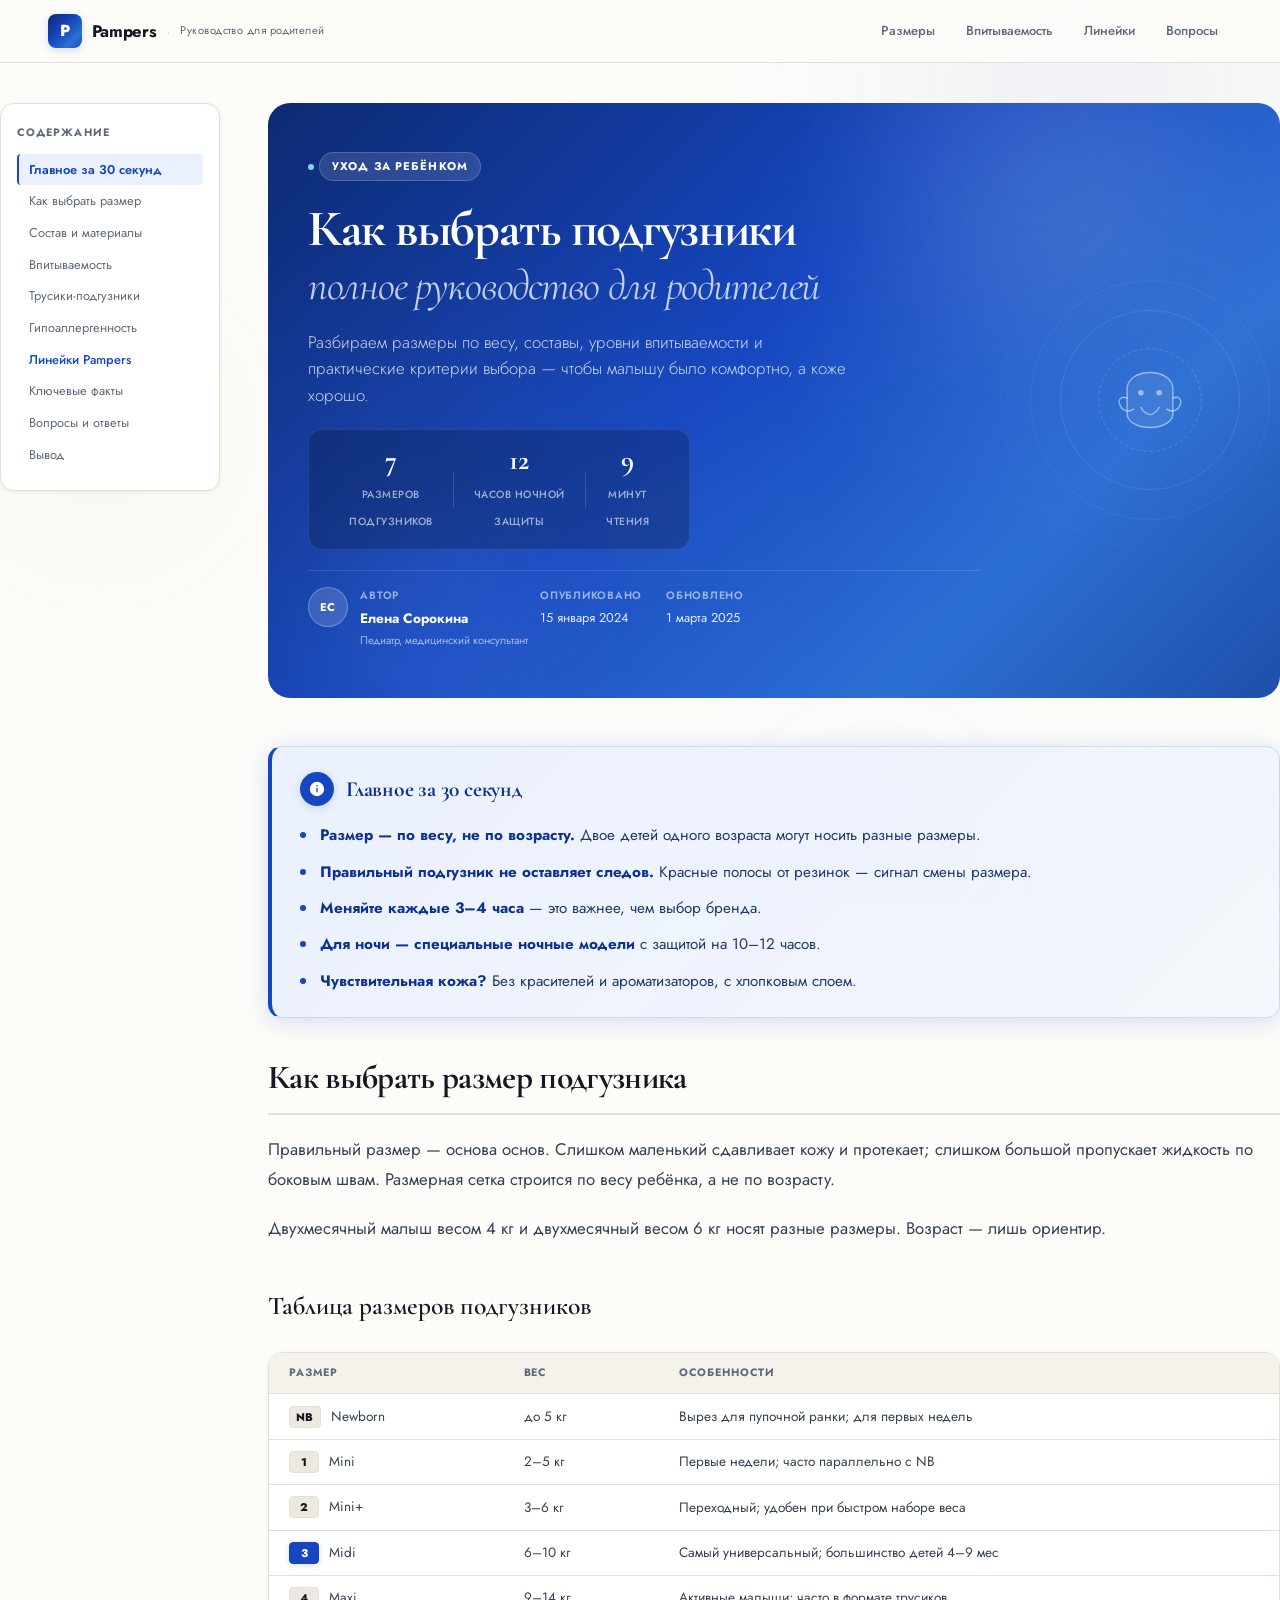
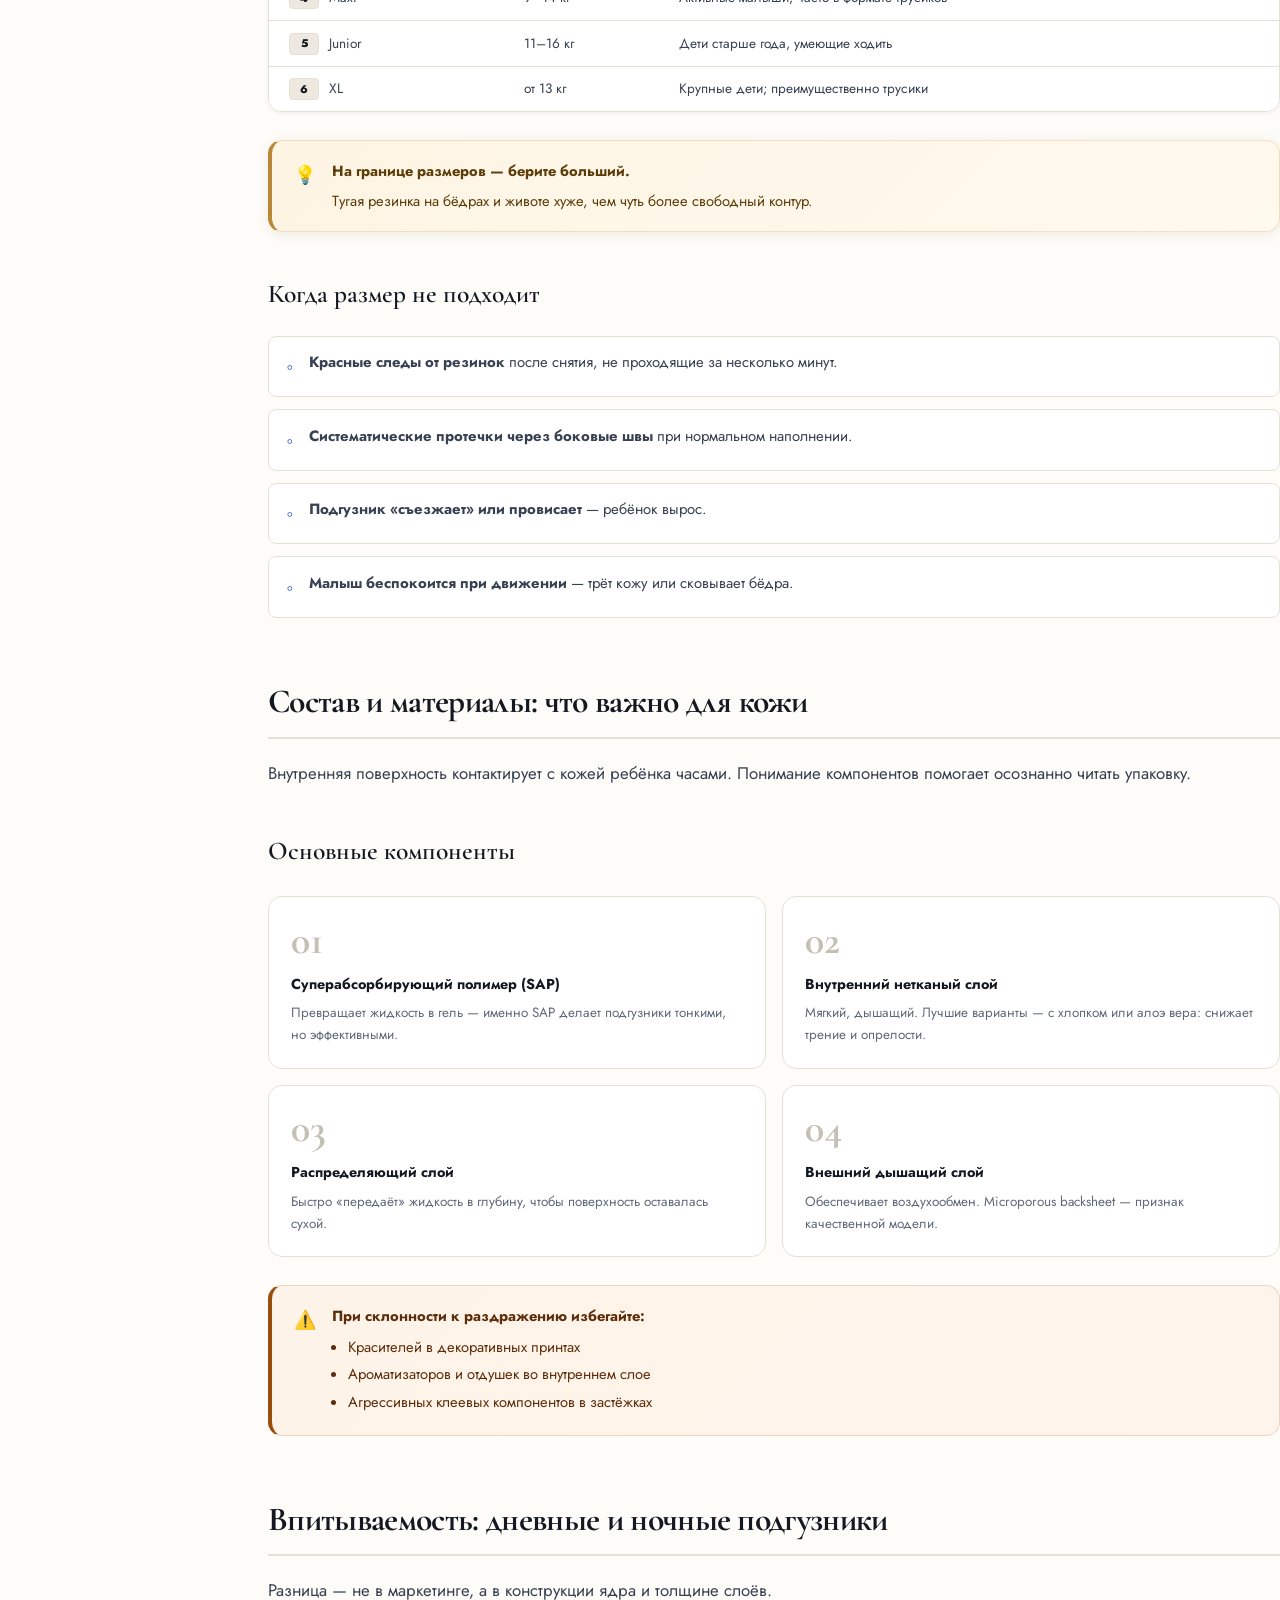
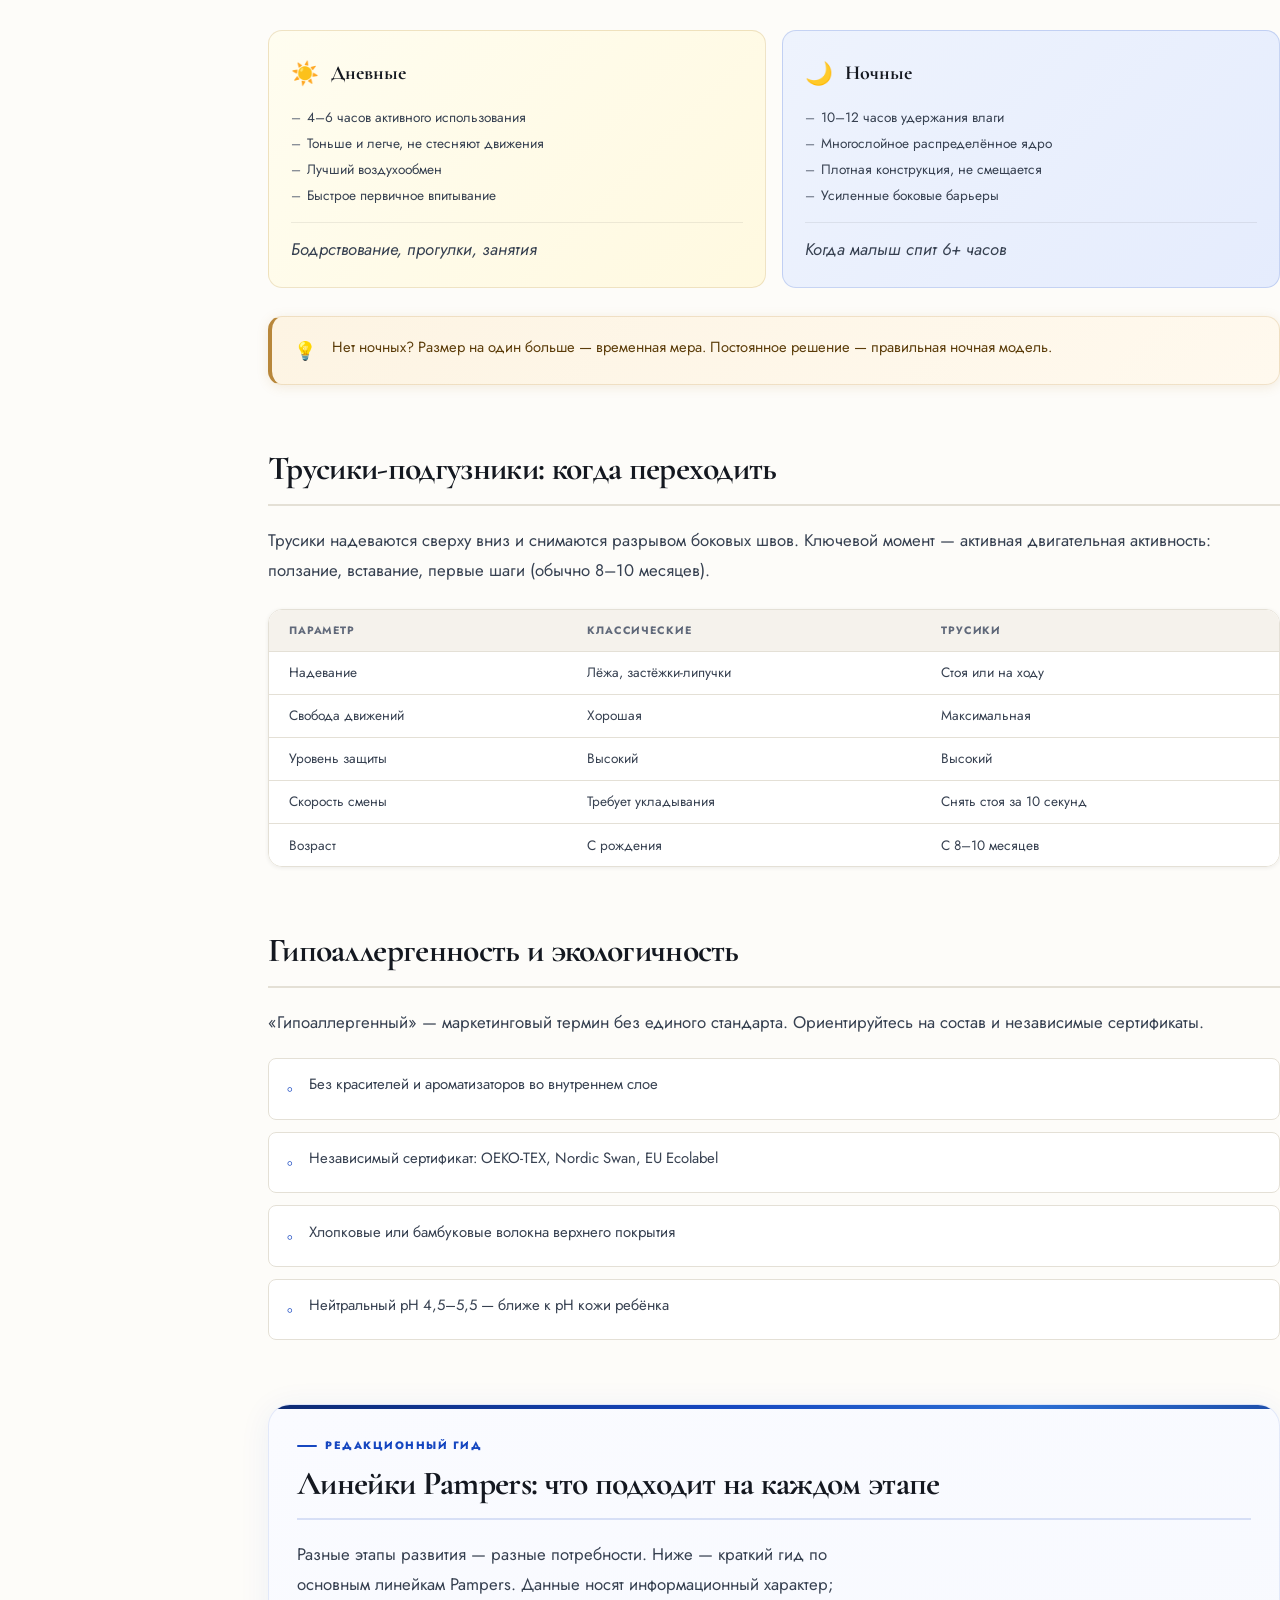
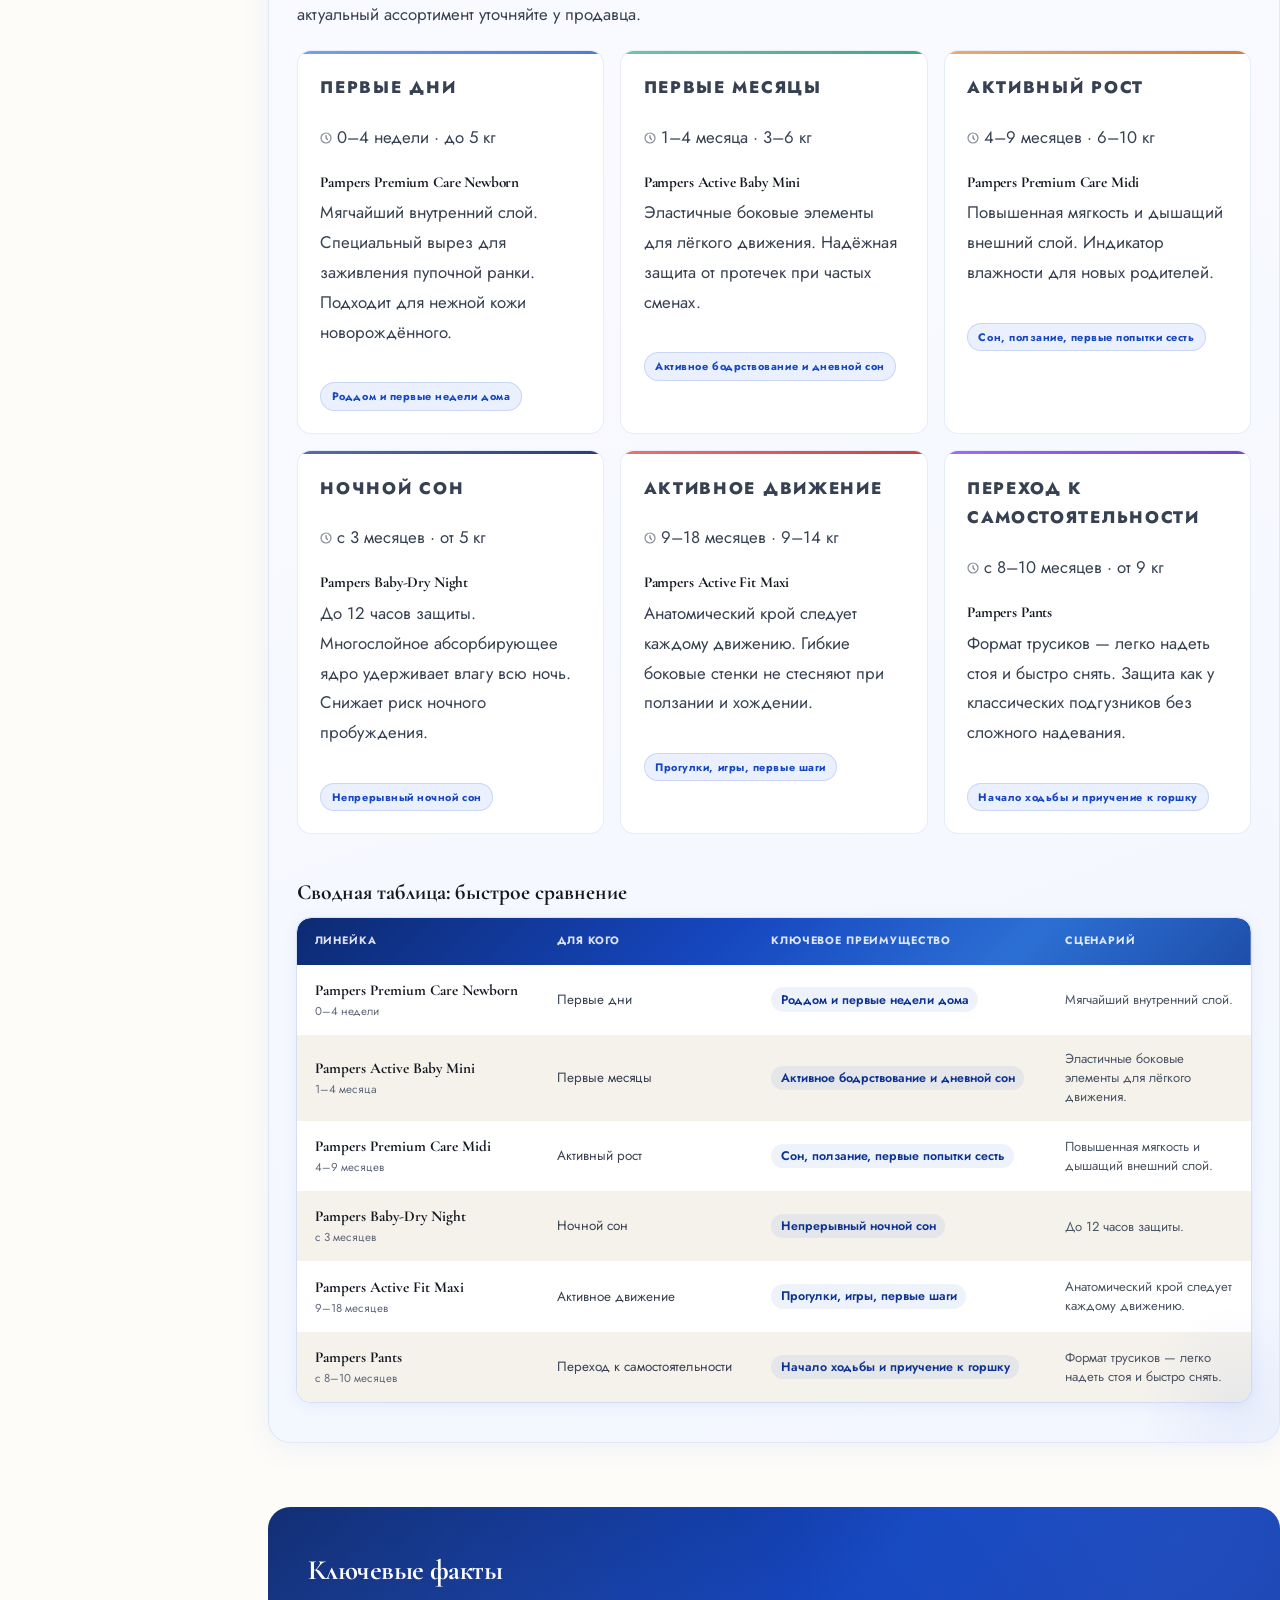
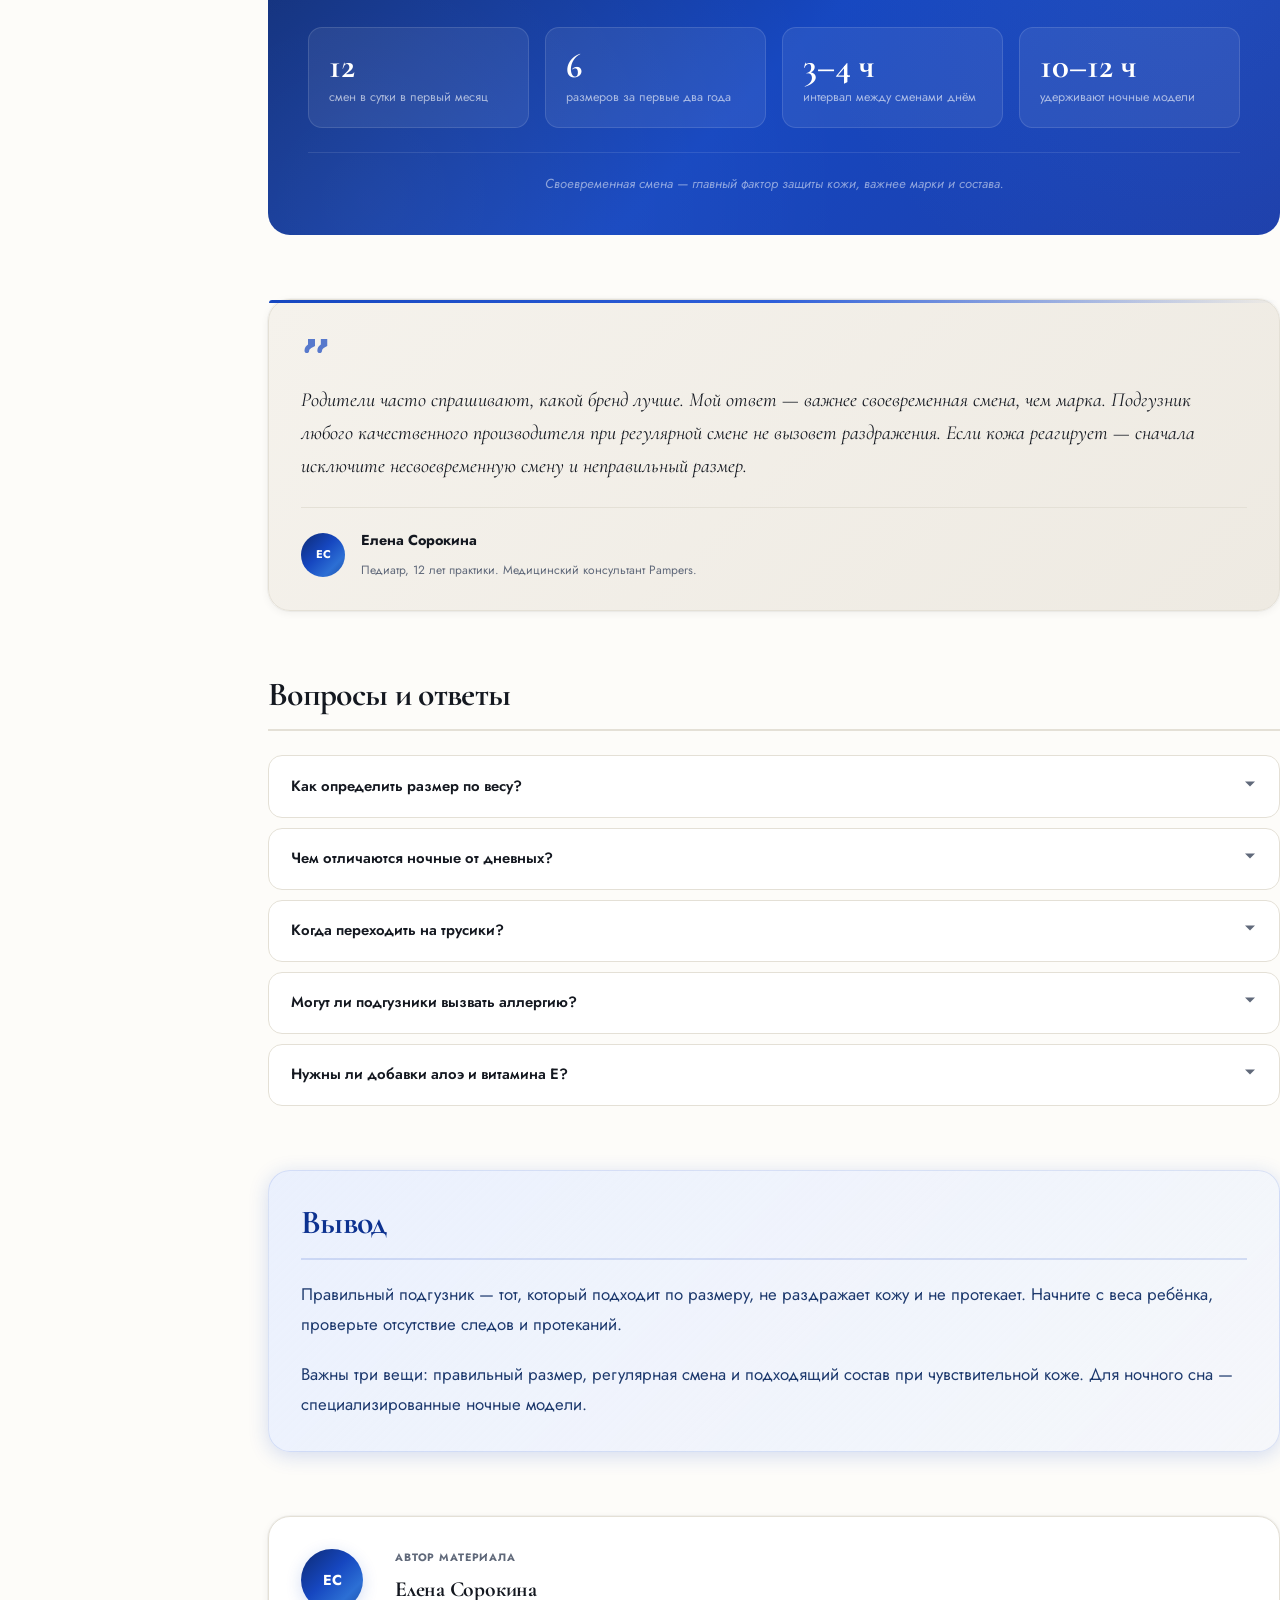
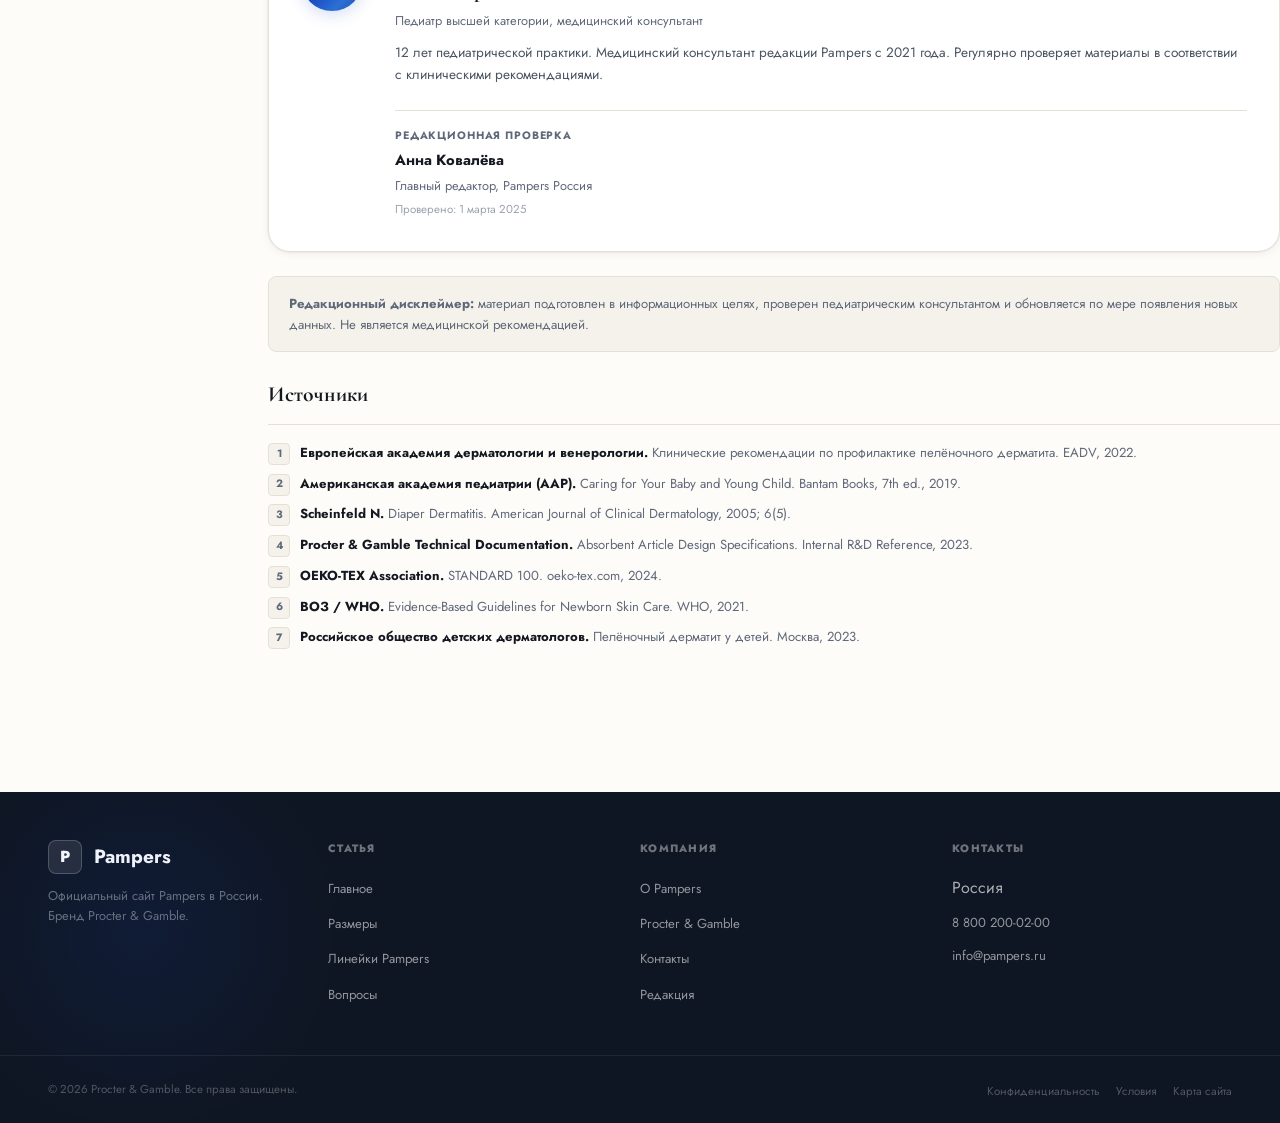
==== commit f2e3af9b: "Исправлены нули в hero-stats: статичные значения 7, 12, 9 Made-with: Cursor" ====
--- a/index.html
+++ b/index.html
@@ -120,19 +120,19 @@
             чтобы малышу было комфортно, а коже хорошо.
           </p>
 
-          <div class="hero-stats" aria-label="Ключевые цифры">
+          <div class="hero-stats reveal" aria-label="Ключевые цифры">
             <div class="hero-stat">
-              <span class="hero-stat-num counter" data-target="7">0</span>
+              <span class="hero-stat-num">7</span>
               <span class="hero-stat-label">размеров<br>подгузников</span>
             </div>
             <div class="hero-stat-divider" aria-hidden="true"></div>
             <div class="hero-stat">
-              <span class="hero-stat-num counter" data-target="12">0</span>
+              <span class="hero-stat-num">12</span>
               <span class="hero-stat-label">часов ночной<br>защиты</span>
             </div>
             <div class="hero-stat-divider" aria-hidden="true"></div>
             <div class="hero-stat">
-              <span class="hero-stat-num counter" data-target="9">0</span>
+              <span class="hero-stat-num">9</span>
               <span class="hero-stat-label">минут<br>чтения</span>
             </div>
           </div>
